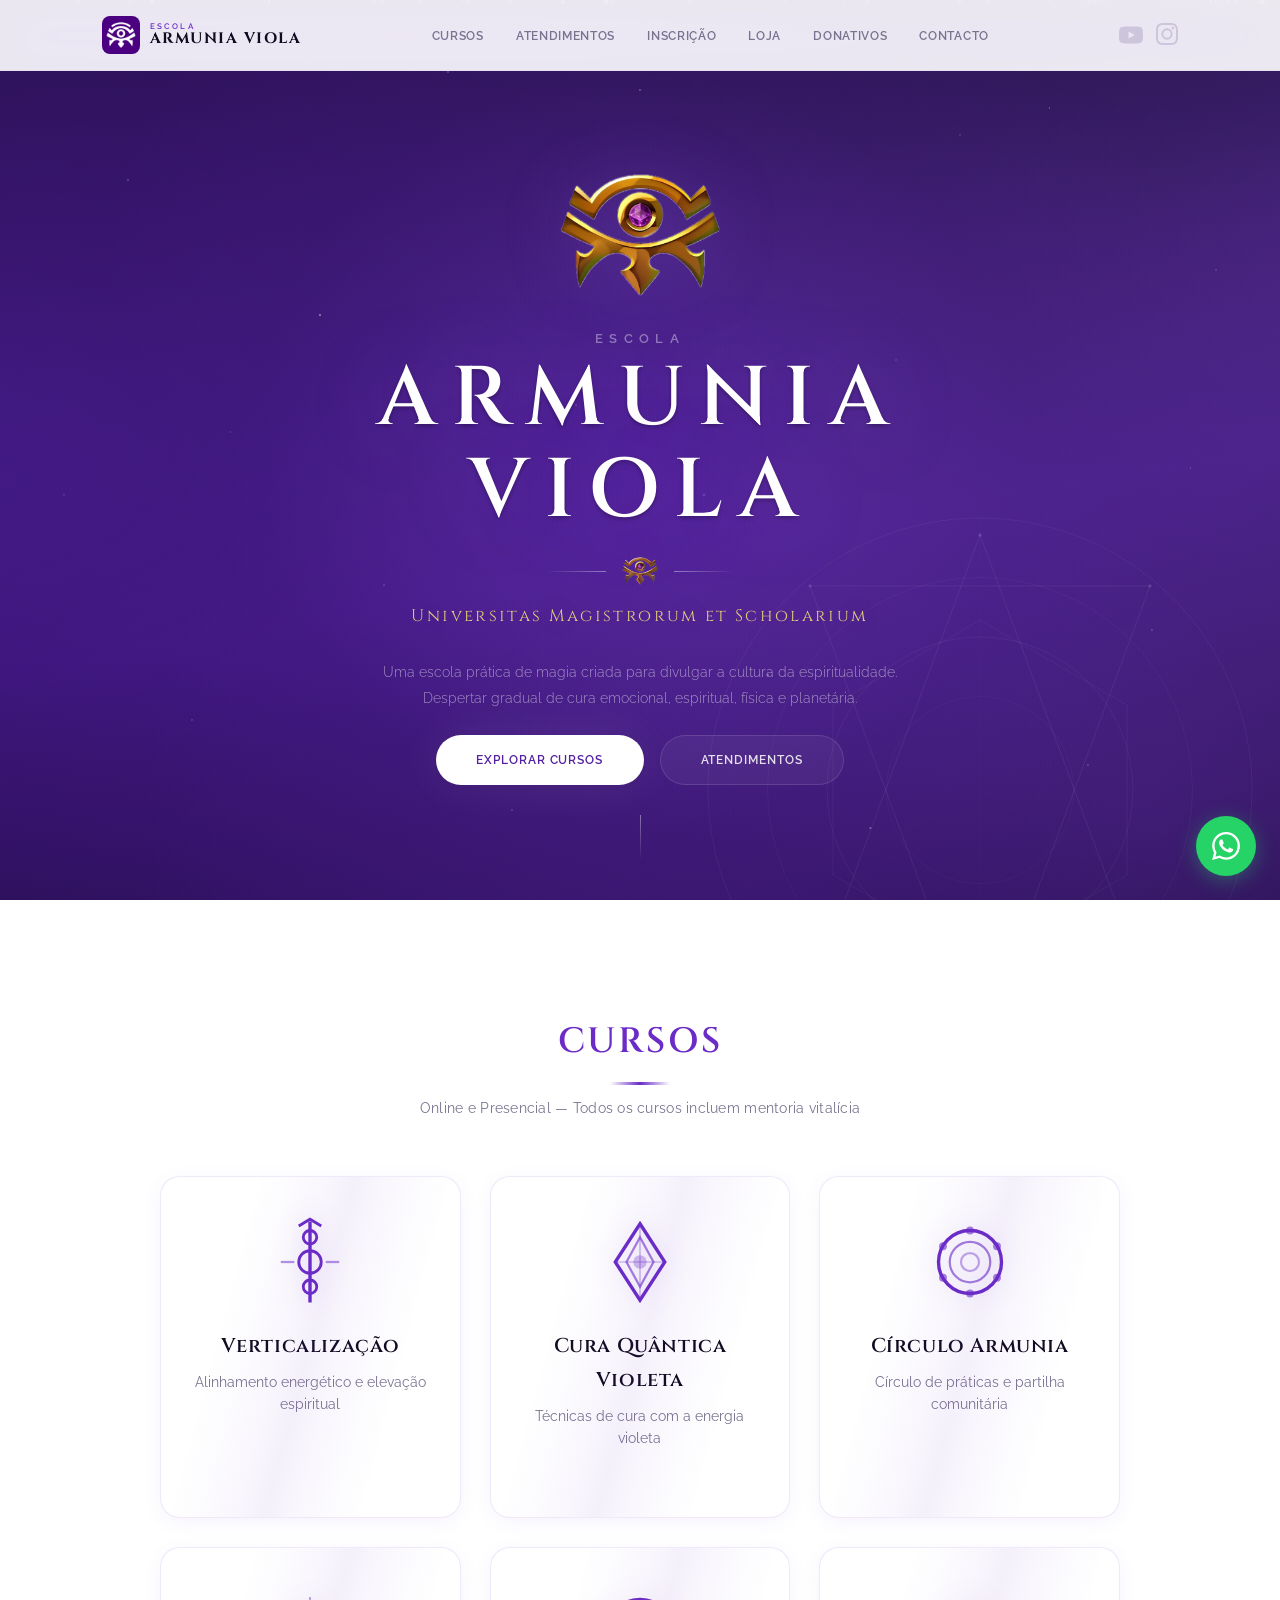
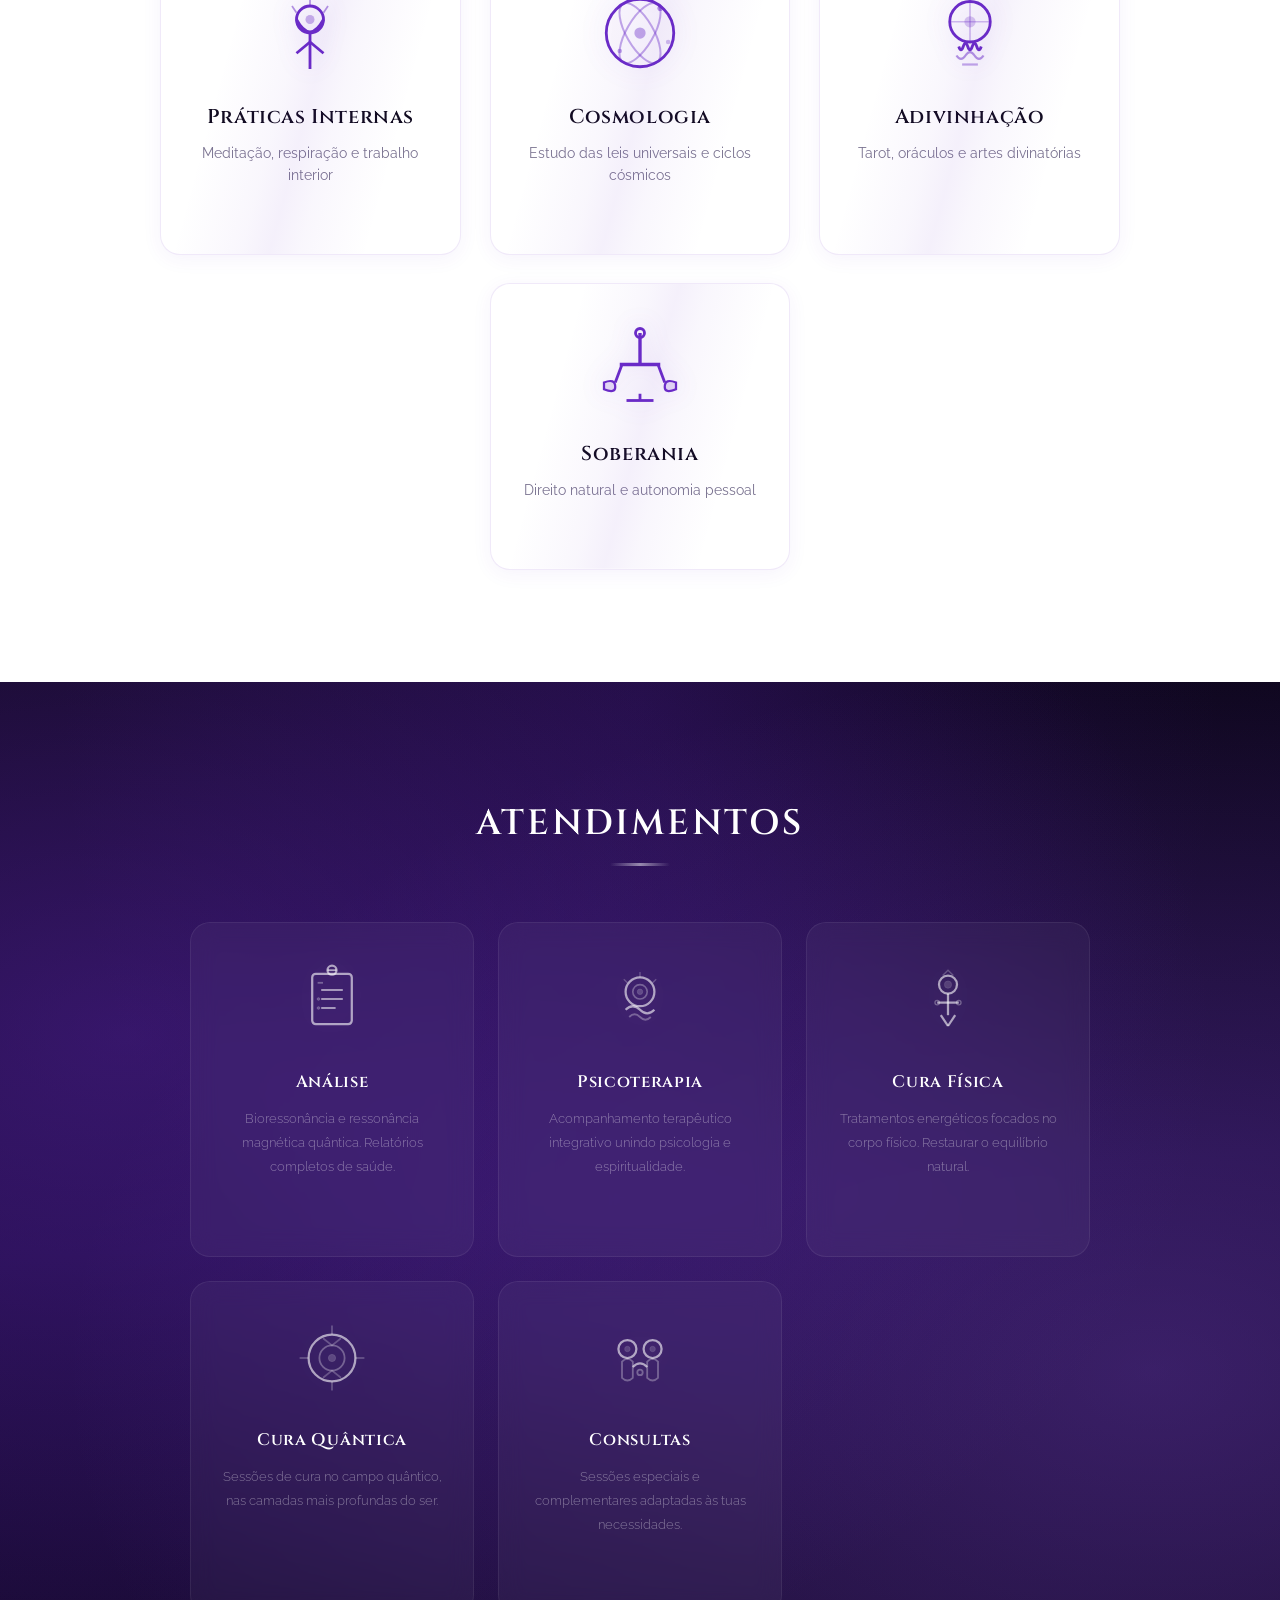
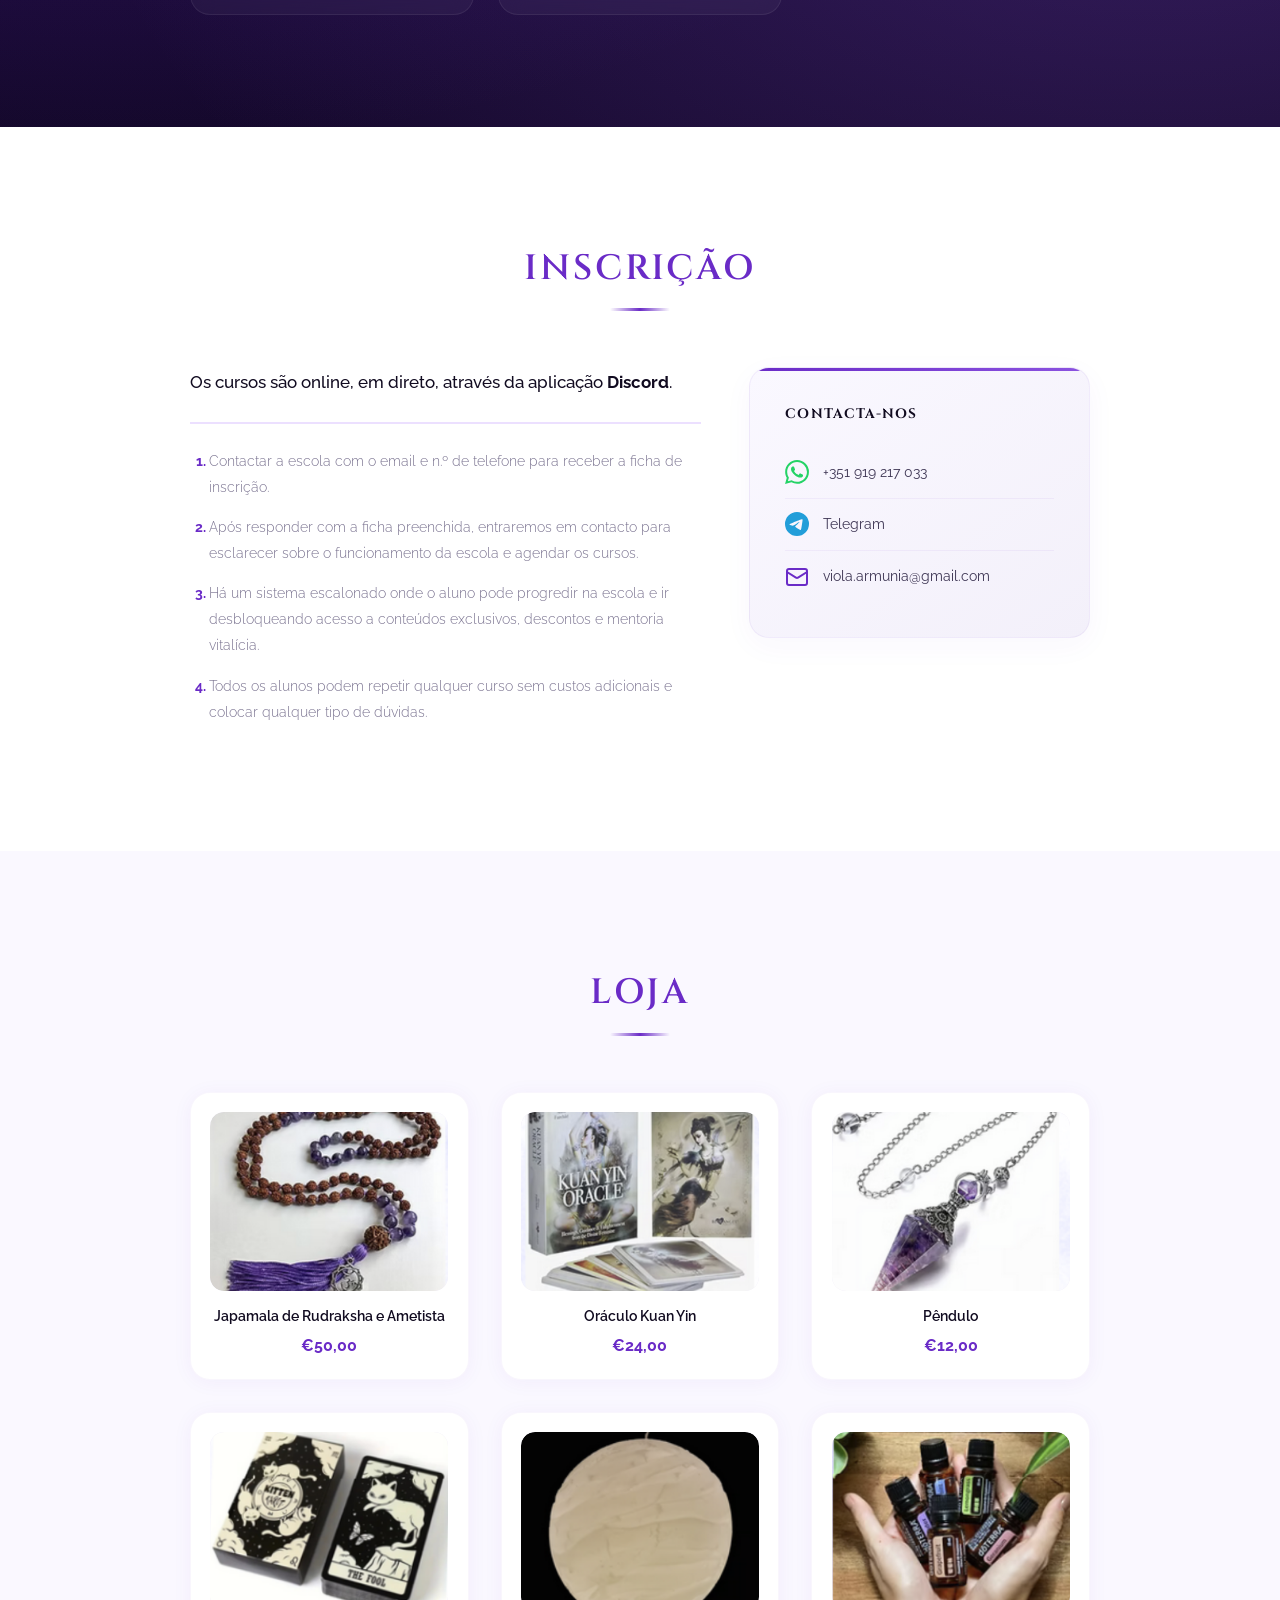
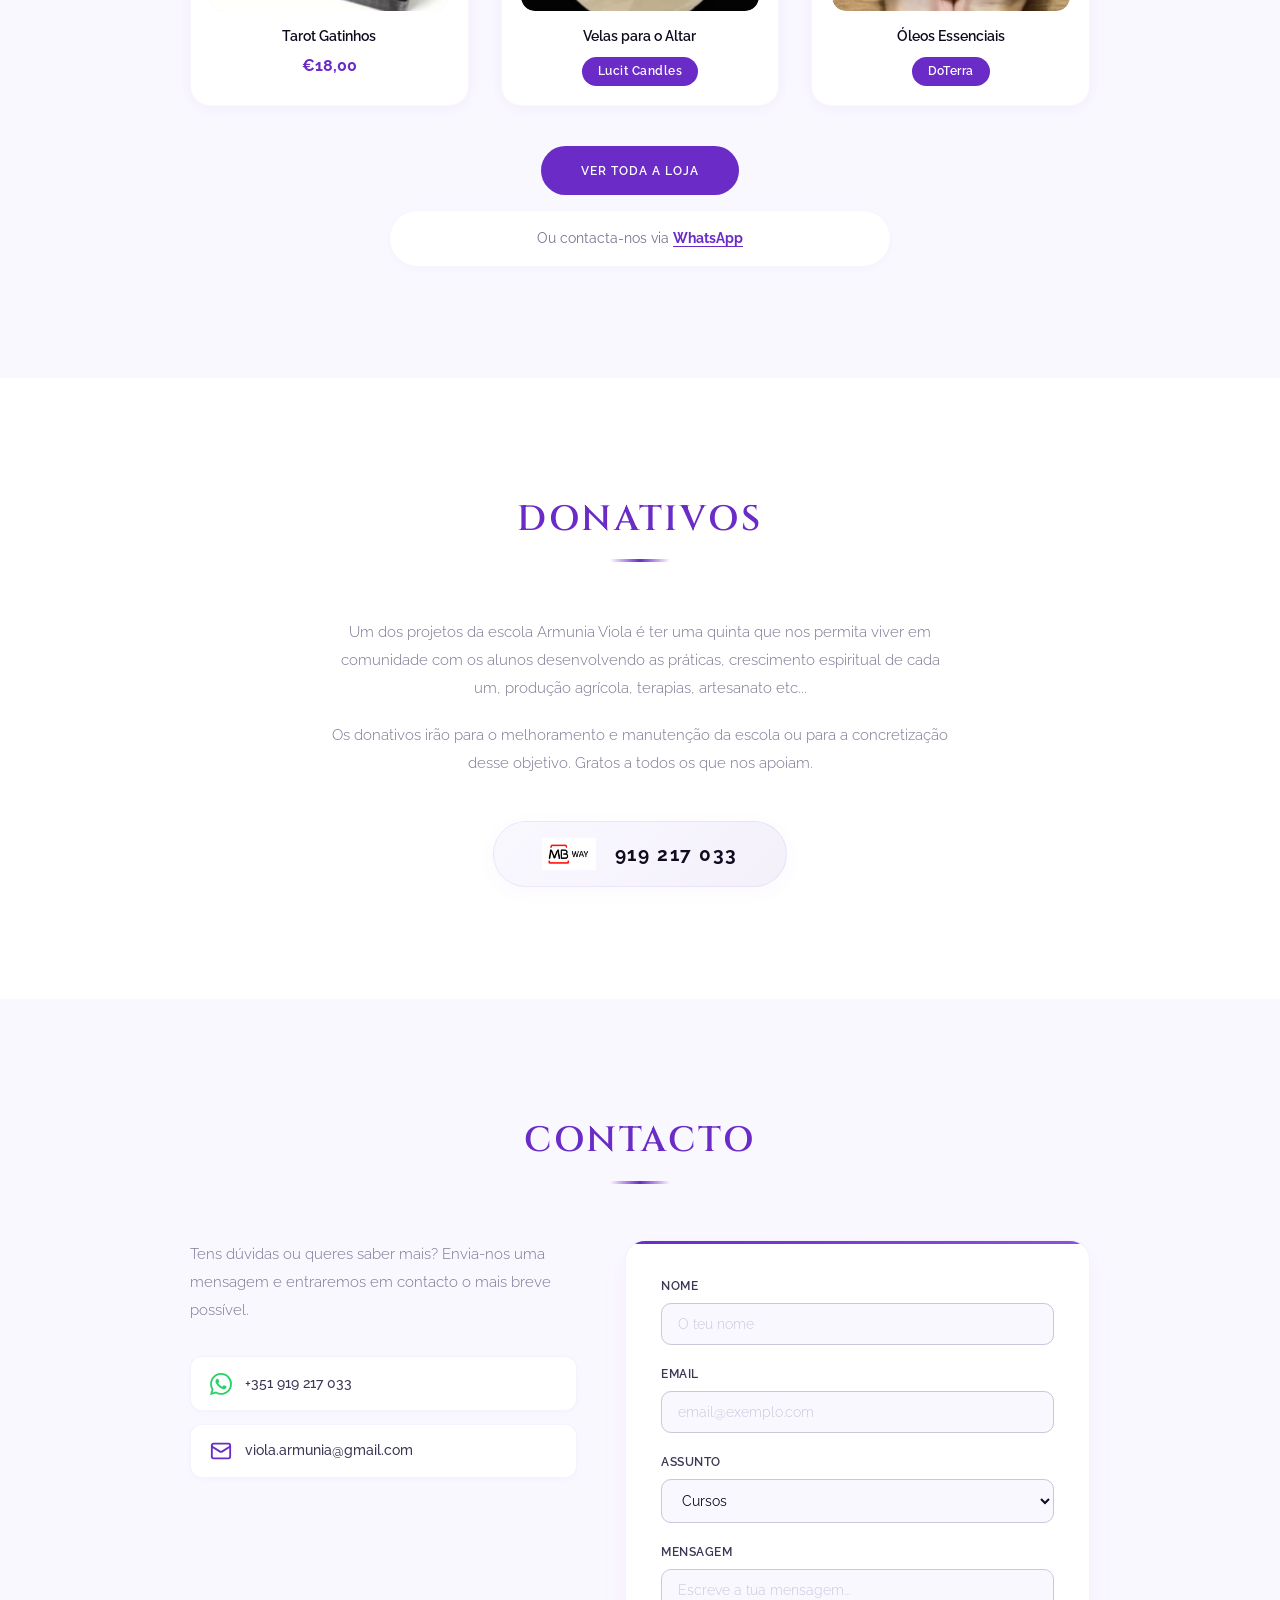
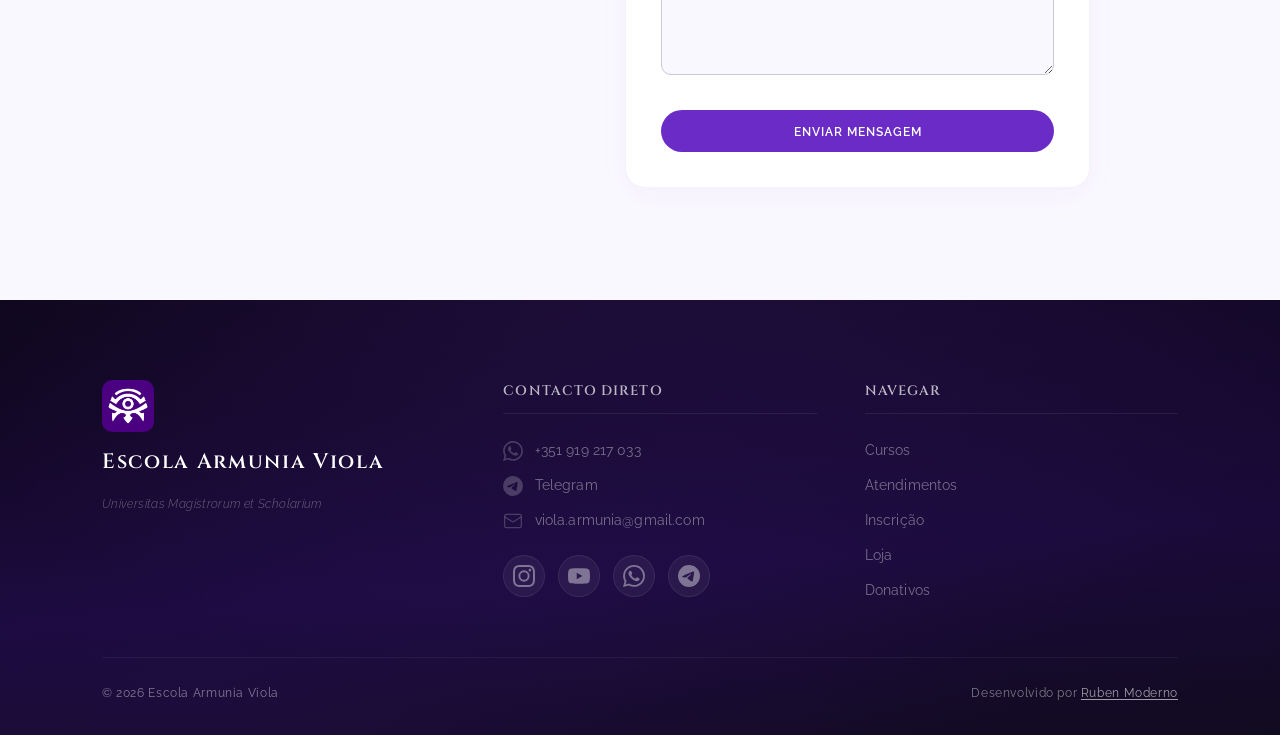
==== index.html @ 7a274d68 "Initial commit — Escola Armunia Viola website One-page site with dedicated shop page. Includes cours" ====
<!DOCTYPE html>
<html lang="pt">
<head>
    <meta charset="UTF-8">
    <meta name="viewport" content="width=device-width, initial-scale=1.0">
    <title>Escola Armunia Viola — Universitas Magistrorum et Scholarium</title>
    <meta name="description" content="Escola Armunia Viola — Escola prática de magia e espiritualidade. Cursos, atendimentos e cura quântica.">
    <meta property="og:title" content="Escola Armunia Viola — Universitas Magistrorum et Scholarium">
    <meta property="og:description" content="Escola prática de magia e espiritualidade. Cursos, atendimentos e cura quântica.">
    <meta property="og:image" content="images/logo-gold.png">
    <meta property="og:type" content="website">
    <meta property="og:url" content="https://armuniaviola.pt/">
    <meta name="twitter:card" content="summary_large_image">
    <meta name="robots" content="index, follow">
    <meta name="author" content="Escola Armunia Viola">
    <meta name="theme-color" content="#6a2bc7">
    <link rel="icon" type="image/png" href="images/logo-gold.png">
    <link rel="canonical" href="https://armuniaviola.pt/">
    <script type="application/ld+json">
    {
        "@context": "https://schema.org",
        "@type": "EducationalOrganization",
        "name": "Escola Armunia Viola",
        "alternateName": "Armunia Viola",
        "description": "Escola prática de magia e espiritualidade. Cursos online e presenciais com mentoria vitalícia, atendimentos terapêuticos e loja de produtos espirituais.",
        "url": "https://armuniaviola.pt",
        "logo": "https://armuniaviola.pt/images/logo-gold.png",
        "image": "https://armuniaviola.pt/images/logo-gold.png",
        "email": "viola.armunia@gmail.com",
        "telephone": "+351919217033",
        "sameAs": [
            "https://instagram.com/armunia_viola/",
            "https://youtube.com/@armuniaviola"
        ],
        "contactPoint": {
            "@type": "ContactPoint",
            "telephone": "+351919217033",
            "contactType": "customer service",
            "availableLanguage": "Portuguese"
        },
        "makesOffer": [
            {
                "@type": "Offer",
                "itemOffered": {
                    "@type": "Course",
                    "name": "Verticalização",
                    "description": "Alinhamento energético e elevação espiritual"
                }
            },
            {
                "@type": "Offer",
                "itemOffered": {
                    "@type": "Course",
                    "name": "Cura Quântica Violeta",
                    "description": "Técnicas de cura com a energia violeta"
                }
            },
            {
                "@type": "Offer",
                "itemOffered": {
                    "@type": "Course",
                    "name": "Círculo Armunia",
                    "description": "Círculo de práticas e partilha comunitária"
                }
            },
            {
                "@type": "Offer",
                "itemOffered": {
                    "@type": "Course",
                    "name": "Práticas Internas",
                    "description": "Meditação, respiração e trabalho interior"
                }
            },
            {
                "@type": "Offer",
                "itemOffered": {
                    "@type": "Course",
                    "name": "Cosmologia",
                    "description": "Estudo das leis universais e ciclos cósmicos"
                }
            },
            {
                "@type": "Offer",
                "itemOffered": {
                    "@type": "Course",
                    "name": "Adivinhação",
                    "description": "Tarot, oráculos e artes divinatórias"
                }
            },
            {
                "@type": "Offer",
                "itemOffered": {
                    "@type": "Course",
                    "name": "Soberania",
                    "description": "Direito natural e autonomia pessoal"
                }
            }
        ]
    }
    </script>
    <link rel="preconnect" href="https://fonts.googleapis.com">
    <link rel="preconnect" href="https://fonts.gstatic.com" crossorigin>
    <link href="https://fonts.googleapis.com/css2?family=Cinzel:wght@400;500;600;700&family=Raleway:wght@300;400;500;600&display=swap" rel="stylesheet">
    <link rel="stylesheet" href="style.css">
</head>
<body>

    <!-- Navbar -->
    <nav class="navbar" id="navbar">
        <div class="nav-container">
            <a href="#home" class="nav-logo">
                <img src="images/logo.jpg" alt="Armunia Viola" class="nav-logo-img">
                <div class="nav-logo-text">
                    <span class="nav-logo-prefix">escola</span>
                    <span class="nav-logo-name">ARMUNIA VIOLA</span>
                </div>
            </a>
            <button class="nav-toggle" id="navToggle" aria-label="Menu">
                <span></span><span></span><span></span>
            </button>
            <ul class="nav-menu" id="navMenu">
                <li><a href="#cursos">Cursos</a></li>
                <li><a href="#atendimentos">Atendimentos</a></li>
                <li><a href="#inscricao">Inscrição</a></li>
                <li><a href="loja.html">Loja</a></li>
                <li><a href="#donativos">Donativos</a></li>
                <li><a href="#contacto">Contacto</a></li>
            </ul>
            <div class="nav-social">
                <a href="https://youtube.com/@armuniaviola" target="_blank" rel="noopener" aria-label="YouTube">
                    <svg viewBox="0 0 24 24" fill="currentColor" width="24" height="24"><path d="M23.498 6.186a3.016 3.016 0 0 0-2.122-2.136C19.505 3.545 12 3.545 12 3.545s-7.505 0-9.377.505A3.017 3.017 0 0 0 .502 6.186C0 8.07 0 12 0 12s0 3.93.502 5.814a3.016 3.016 0 0 0 2.122 2.136c1.871.505 9.376.505 9.376.505s7.505 0 9.377-.505a3.015 3.015 0 0 0 2.122-2.136C24 15.93 24 12 24 12s0-3.93-.502-5.814zM9.545 15.568V8.432L15.818 12l-6.273 3.568z"/></svg>
                </a>
                <a href="https://instagram.com/armunia_viola/" target="_blank" rel="noopener" aria-label="Instagram">
                    <svg viewBox="0 0 24 24" fill="currentColor" width="22" height="22"><path d="M12 2.163c3.204 0 3.584.012 4.85.07 3.252.148 4.771 1.691 4.919 4.919.058 1.265.069 1.645.069 4.849 0 3.205-.012 3.584-.069 4.849-.149 3.225-1.664 4.771-4.919 4.919-1.266.058-1.644.07-4.85.07-3.204 0-3.584-.012-4.849-.07-3.26-.149-4.771-1.699-4.919-4.92-.058-1.265-.07-1.644-.07-4.849 0-3.204.013-3.583.07-4.849.149-3.227 1.664-4.771 4.919-4.919 1.266-.057 1.645-.069 4.849-.069zM12 0C8.741 0 8.333.014 7.053.072 2.695.272.273 2.69.073 7.052.014 8.333 0 8.741 0 12c0 3.259.014 3.668.072 4.948.2 4.358 2.618 6.78 6.98 6.98C8.333 23.986 8.741 24 12 24c3.259 0 3.668-.014 4.948-.072 4.354-.2 6.782-2.618 6.979-6.98.059-1.28.073-1.689.073-4.948 0-3.259-.014-3.667-.072-4.947-.196-4.354-2.617-6.78-6.979-6.98C15.668.014 15.259 0 12 0zm0 5.838a6.162 6.162 0 1 0 0 12.324 6.162 6.162 0 0 0 0-12.324zM12 16a4 4 0 1 1 0-8 4 4 0 0 1 0 8zm6.406-11.845a1.44 1.44 0 1 0 0 2.881 1.44 1.44 0 0 0 0-2.881z"/></svg>
                </a>
            </div>
        </div>
    </nav>

    <!-- Hero -->
    <section class="hero" id="home">
        <div class="hero-particles" id="particles"></div>
        <div class="hero-glow"></div>
        <!-- Sacred geometry background -->
        <svg class="hero-geometry" viewBox="0 0 800 800" fill="none">
            <!-- Outer circle -->
            <circle cx="400" cy="400" r="320" stroke="rgba(255,255,255,0.08)" stroke-width="0.8"/>
            <circle cx="400" cy="400" r="250" stroke="rgba(255,255,255,0.06)" stroke-width="0.8"/>
            <circle cx="400" cy="400" r="180" stroke="rgba(255,255,255,0.08)" stroke-width="0.8"/>
            <circle cx="400" cy="400" r="110" stroke="rgba(255,255,255,0.05)" stroke-width="0.8"/>
            <!-- Star of David -->
            <polygon points="400,100 600,640 200,640" stroke="rgba(255,255,255,0.1)" stroke-width="0.8" fill="none"/>
            <polygon points="400,700 600,160 200,160" stroke="rgba(255,255,255,0.1)" stroke-width="0.8" fill="none"/>
            <!-- Inner hexagon -->
            <polygon points="400,200 573,300 573,500 400,600 227,500 227,300" stroke="rgba(255,255,255,0.07)" stroke-width="0.8" fill="none"/>
            <!-- Small dots at vertices -->
            <circle cx="400" cy="100" r="2" fill="rgba(255,255,255,0.15)"/>
            <circle cx="400" cy="700" r="2" fill="rgba(255,255,255,0.15)"/>
            <circle cx="600" cy="160" r="2" fill="rgba(255,255,255,0.12)"/>
            <circle cx="200" cy="160" r="2" fill="rgba(255,255,255,0.12)"/>
            <circle cx="600" cy="640" r="2" fill="rgba(255,255,255,0.12)"/>
            <circle cx="200" cy="640" r="2" fill="rgba(255,255,255,0.12)"/>
            <!-- Radial lines -->
            <line x1="400" y1="80" x2="400" y2="720" stroke="rgba(255,255,255,0.04)" stroke-width="0.5"/>
            <line x1="120" y1="240" x2="680" y2="560" stroke="rgba(255,255,255,0.04)" stroke-width="0.5"/>
            <line x1="120" y1="560" x2="680" y2="240" stroke="rgba(255,255,255,0.04)" stroke-width="0.5"/>
        </svg>
        <div class="hero-content">
            <!-- Eye symbol — larger -->
            <div class="hero-eye">
                <img src="images/logo-gold.png" alt="Armunia Viola" class="hero-logo-img">
            </div>
            <p class="hero-label">escola</p>
            <h1 class="hero-title">ARMUNIA<br>VIOLA</h1>
            <div class="hero-divider">
                <span></span><img src="images/logo-gold.png" alt="" class="divider-logo"><span></span>
            </div>
            <p class="hero-motto">Universitas Magistrorum et Scholarium</p>
            <p class="hero-desc">Uma escola prática de magia criada para divulgar a cultura da espiritualidade.<br>Despertar gradual de cura emocional, espiritual, física e planetária.</p>
            <div class="hero-actions">
                <a href="#cursos" class="btn btn-glow">Explorar Cursos</a>
                <a href="#atendimentos" class="btn btn-ghost">Atendimentos</a>
            </div>
        </div>
        <div class="hero-scroll">
            <div class="scroll-line"></div>
        </div>
    </section>

    <!-- Cursos -->
    <section class="section" id="cursos">
        <div class="container">
            <div class="section-head">
                <h2 class="bar-title">Cursos</h2>
                <p class="bar-sub">Online e Presencial &mdash; Todos os cursos incluem mentoria vitalícia</p>
            </div>

            <div class="courses-grid">
                <a href="#inscricao" class="c-card c-grad-1">
                    <svg class="c-icon" viewBox="0 0 80 80" fill="none">
                        <line x1="40" y1="4" x2="40" y2="76" stroke="currentColor" stroke-width="3"/>
                        <circle cx="40" cy="18" r="6" stroke="currentColor" stroke-width="2.5" fill="none"/>
                        <circle cx="40" cy="40" r="10" stroke="currentColor" stroke-width="2.5" fill="none"/>
                        <circle cx="40" cy="62" r="6" stroke="currentColor" stroke-width="2.5" fill="none"/>
                        <path d="M30 8 L40 2 L50 8" stroke="currentColor" stroke-width="2.5" fill="none"/>
                        <line x1="26" y1="40" x2="14" y2="40" stroke="currentColor" stroke-width="2" opacity="0.5"/>
                        <line x1="54" y1="40" x2="66" y2="40" stroke="currentColor" stroke-width="2" opacity="0.5"/>
                    </svg>
                    <h3 class="c-name">Verticalização</h3>
                    <p class="c-desc">Alinhamento energético e elevação espiritual</p>
                    <span class="c-cta">Saber mais &rarr;</span>
                </a>
                <a href="#inscricao" class="c-card c-grad-2">
                    <svg class="c-icon" viewBox="0 0 80 80" fill="none">
                        <path d="M40 6 L62 40 L40 74 L18 40 Z" stroke="currentColor" stroke-width="3" fill="none"/>
                        <path d="M40 18 L52 40 L40 62 L28 40 Z" stroke="currentColor" stroke-width="2" fill="none" opacity="0.6"/>
                        <circle cx="40" cy="40" r="6" fill="currentColor" opacity="0.3"/>
                        <line x1="40" y1="6" x2="40" y2="74" stroke="currentColor" stroke-width="1.5" opacity="0.3"/>
                        <line x1="18" y1="40" x2="62" y2="40" stroke="currentColor" stroke-width="1.5" opacity="0.3"/>
                    </svg>
                    <h3 class="c-name">Cura Quântica Violeta</h3>
                    <p class="c-desc">Técnicas de cura com a energia violeta</p>
                    <span class="c-cta">Saber mais &rarr;</span>
                </a>
                <a href="#inscricao" class="c-card c-grad-3">
                    <svg class="c-icon" viewBox="0 0 80 80" fill="none">
                        <circle cx="40" cy="40" r="28" stroke="currentColor" stroke-width="3" fill="none"/>
                        <circle cx="40" cy="40" r="18" stroke="currentColor" stroke-width="2" fill="none" opacity="0.6"/>
                        <circle cx="40" cy="40" r="8" stroke="currentColor" stroke-width="2" fill="none" opacity="0.4"/>
                        <circle cx="40" cy="12" r="3.5" fill="currentColor" opacity="0.6"/>
                        <circle cx="64" cy="26" r="3.5" fill="currentColor" opacity="0.6"/>
                        <circle cx="64" cy="54" r="3.5" fill="currentColor" opacity="0.6"/>
                        <circle cx="40" cy="68" r="3.5" fill="currentColor" opacity="0.6"/>
                        <circle cx="16" cy="54" r="3.5" fill="currentColor" opacity="0.6"/>
                        <circle cx="16" cy="26" r="3.5" fill="currentColor" opacity="0.6"/>
                    </svg>
                    <h3 class="c-name">Círculo Armunia</h3>
                    <p class="c-desc">Círculo de práticas e partilha comunitária</p>
                    <span class="c-cta">Saber mais &rarr;</span>
                </a>
                <a href="#inscricao" class="c-card c-grad-4">
                    <svg class="c-icon" viewBox="0 0 80 80" fill="none">
                        <circle cx="40" cy="28" r="12" stroke="currentColor" stroke-width="2.5" fill="none"/>
                        <path d="M28 28 Q40 50 52 28" stroke="currentColor" stroke-width="2.5" fill="none"/>
                        <line x1="40" y1="40" x2="40" y2="72" stroke="currentColor" stroke-width="2.5"/>
                        <path d="M28 58 L40 48 L52 58" stroke="currentColor" stroke-width="2.5" fill="none"/>
                        <circle cx="40" cy="28" r="4" fill="currentColor" opacity="0.35"/>
                        <line x1="40" y1="8" x2="40" y2="16" stroke="currentColor" stroke-width="1.5" opacity="0.5"/>
                        <line x1="56" y1="16" x2="52" y2="22" stroke="currentColor" stroke-width="1.5" opacity="0.5"/>
                        <line x1="24" y1="16" x2="28" y2="22" stroke="currentColor" stroke-width="1.5" opacity="0.5"/>
                    </svg>
                    <h3 class="c-name">Práticas Internas</h3>
                    <p class="c-desc">Meditação, respiração e trabalho interior</p>
                    <span class="c-cta">Saber mais &rarr;</span>
                </a>
                <a href="#inscricao" class="c-card c-grad-5">
                    <svg class="c-icon" viewBox="0 0 80 80" fill="none">
                        <circle cx="40" cy="40" r="30" stroke="currentColor" stroke-width="2.5" fill="none"/>
                        <ellipse cx="40" cy="40" rx="30" ry="12" stroke="currentColor" stroke-width="1.8" fill="none" opacity="0.4" transform="rotate(60 40 40)"/>
                        <ellipse cx="40" cy="40" rx="30" ry="12" stroke="currentColor" stroke-width="1.8" fill="none" opacity="0.4" transform="rotate(-60 40 40)"/>
                        <circle cx="40" cy="40" r="5" fill="currentColor" opacity="0.4"/>
                        <circle cx="58" cy="18" r="2.5" fill="currentColor" opacity="0.5"/>
                        <circle cx="22" cy="56" r="2" fill="currentColor" opacity="0.4"/>
                        <circle cx="65" cy="48" r="2" fill="currentColor" opacity="0.3"/>
                    </svg>
                    <h3 class="c-name">Cosmologia</h3>
                    <p class="c-desc">Estudo das leis universais e ciclos cósmicos</p>
                    <span class="c-cta">Saber mais &rarr;</span>
                </a>
                <a href="#inscricao" class="c-card c-grad-6">
                    <svg class="c-icon" viewBox="0 0 80 80" fill="none">
                        <circle cx="40" cy="30" r="18" stroke="currentColor" stroke-width="2.5" fill="none"/>
                        <path d="M40 12 L40 48" stroke="currentColor" stroke-width="1.5" opacity="0.3"/>
                        <path d="M22 30 L58 30" stroke="currentColor" stroke-width="1.5" opacity="0.3"/>
                        <circle cx="40" cy="30" r="5" fill="currentColor" opacity="0.25"/>
                        <path d="M30 52 Q32 58 34 52 Q36 46 38 52 Q40 58 42 52 Q44 46 46 52 Q48 58 50 52" stroke="currentColor" stroke-width="2.5" fill="none"/>
                        <path d="M28 60 Q32 66 36 60 Q40 54 44 60 Q48 66 52 60" stroke="currentColor" stroke-width="2" fill="none" opacity="0.5"/>
                        <line x1="33" y1="68" x2="47" y2="68" stroke="currentColor" stroke-width="2" opacity="0.4"/>
                    </svg>
                    <h3 class="c-name">Adivinhação</h3>
                    <p class="c-desc">Tarot, oráculos e artes divinatórias</p>
                    <span class="c-cta">Saber mais &rarr;</span>
                </a>
                <a href="#inscricao" class="c-card c-grad-7">
                    <svg class="c-icon" viewBox="0 0 80 80" fill="none">
                        <line x1="40" y1="8" x2="40" y2="36" stroke="currentColor" stroke-width="3"/>
                        <line x1="22" y1="36" x2="58" y2="36" stroke="currentColor" stroke-width="3"/>
                        <line x1="24" y1="36" x2="18" y2="52" stroke="currentColor" stroke-width="2.5"/>
                        <line x1="56" y1="36" x2="62" y2="52" stroke="currentColor" stroke-width="2.5"/>
                        <path d="M8 52 Q18 48 18 56 Q18 62 8 58 Z" stroke="currentColor" stroke-width="2" fill="currentColor" fill-opacity="0.15"/>
                        <path d="M72 52 Q62 48 62 56 Q62 62 72 58 Z" stroke="currentColor" stroke-width="2" fill="currentColor" fill-opacity="0.15"/>
                        <circle cx="40" cy="8" r="4" stroke="currentColor" stroke-width="2.5" fill="none"/>
                        <line x1="28" y1="68" x2="52" y2="68" stroke="currentColor" stroke-width="2.5"/>
                        <line x1="40" y1="62" x2="40" y2="68" stroke="currentColor" stroke-width="2.5"/>
                    </svg>
                    <h3 class="c-name">Soberania</h3>
                    <p class="c-desc">Direito natural e autonomia pessoal</p>
                    <span class="c-cta">Saber mais &rarr;</span>
                </a>
            </div>
        </div>
    </section>

    <!-- Atendimentos -->
    <section class="section section-violet" id="atendimentos">
        <div class="container">
            <div class="section-head">
                <h2 class="bar-title bar-light">Atendimentos</h2>
            </div>
            <div class="srv-grid">
                <a href="#inscricao" class="srv-card">
                    <div class="srv-icon">
                        <svg viewBox="0 0 80 80" fill="none" stroke="currentColor">
                            <rect x="18" y="12" width="44" height="56" rx="4" stroke-width="2.5" fill="none"/>
                            <line x1="28" y1="30" x2="52" y2="30" stroke-width="2"/>
                            <line x1="28" y1="40" x2="52" y2="40" stroke-width="2"/>
                            <line x1="28" y1="50" x2="44" y2="50" stroke-width="2"/>
                            <circle cx="40" cy="8" r="5" stroke-width="2.5" fill="none"/>
                            <line x1="35" y1="8" x2="45" y2="8" stroke-width="2"/>
                            <path d="M24 22 L30 22" stroke-width="2" opacity="0.5"/>
                            <circle cx="25" cy="40" r="1.5" fill="currentColor" opacity="0.4"/>
                            <circle cx="25" cy="50" r="1.5" fill="currentColor" opacity="0.4"/>
                        </svg>
                    </div>
                    <h3>Análise</h3>
                    <p>Bioressonância e ressonância magnética quântica. Relatórios completos de saúde.</p>
                    <span class="srv-cta">Marcar &rarr;</span>
                </a>
                <a href="#inscricao" class="srv-card">
                    <div class="srv-icon">
                        <svg viewBox="0 0 80 80" fill="none" stroke="currentColor">
                            <circle cx="40" cy="32" r="16" stroke-width="2.5" fill="none"/>
                            <circle cx="40" cy="32" r="8" stroke-width="1.8" fill="none" opacity="0.5"/>
                            <circle cx="40" cy="32" r="3" fill="currentColor" opacity="0.3"/>
                            <path d="M24 52 Q32 44 40 52 Q48 60 56 52" stroke-width="2.5" fill="none"/>
                            <path d="M28 60 Q34 54 40 60 Q46 66 52 60" stroke-width="2" fill="none" opacity="0.5"/>
                            <line x1="40" y1="16" x2="40" y2="10" stroke-width="1.5" opacity="0.4"/>
                            <line x1="54" y1="22" x2="58" y2="18" stroke-width="1.5" opacity="0.4"/>
                            <line x1="26" y1="22" x2="22" y2="18" stroke-width="1.5" opacity="0.4"/>
                        </svg>
                    </div>
                    <h3>Psicoterapia</h3>
                    <p>Acompanhamento terapêutico integrativo unindo psicologia e espiritualidade.</p>
                    <span class="srv-cta">Marcar &rarr;</span>
                </a>
                <a href="#inscricao" class="srv-card">
                    <div class="srv-icon">
                        <svg viewBox="0 0 80 80" fill="none" stroke="currentColor">
                            <circle cx="40" cy="24" r="10" stroke-width="2.5" fill="none"/>
                            <line x1="40" y1="34" x2="40" y2="58" stroke-width="2.5"/>
                            <line x1="28" y1="44" x2="52" y2="44" stroke-width="2.5"/>
                            <line x1="32" y1="58" x2="40" y2="70" stroke-width="2.5"/>
                            <line x1="48" y1="58" x2="40" y2="70" stroke-width="2.5"/>
                            <circle cx="40" cy="24" r="4" fill="currentColor" opacity="0.25"/>
                            <circle cx="28" cy="44" r="2.5" stroke-width="1.5" fill="none" opacity="0.5"/>
                            <circle cx="52" cy="44" r="2.5" stroke-width="1.5" fill="none" opacity="0.5"/>
                            <path d="M34 14 L40 8 L46 14" stroke-width="1.5" fill="none" opacity="0.4"/>
                        </svg>
                    </div>
                    <h3>Cura Física</h3>
                    <p>Tratamentos energéticos focados no corpo físico. Restaurar o equilíbrio natural.</p>
                    <span class="srv-cta">Marcar &rarr;</span>
                </a>
                <a href="#inscricao" class="srv-card">
                    <div class="srv-icon">
                        <svg viewBox="0 0 80 80" fill="none" stroke="currentColor">
                            <circle cx="40" cy="40" r="26" stroke-width="2.5" fill="none"/>
                            <circle cx="40" cy="40" r="14" stroke-width="2" fill="none" opacity="0.5"/>
                            <circle cx="40" cy="40" r="4" fill="currentColor" opacity="0.3"/>
                            <line x1="40" y1="4" x2="40" y2="14" stroke-width="2" opacity="0.4"/>
                            <line x1="40" y1="66" x2="40" y2="76" stroke-width="2" opacity="0.4"/>
                            <line x1="4" y1="40" x2="14" y2="40" stroke-width="2" opacity="0.4"/>
                            <line x1="66" y1="40" x2="76" y2="40" stroke-width="2" opacity="0.4"/>
                            <path d="M30 18 L40 26 L50 18" stroke-width="2" fill="none" opacity="0.4"/>
                            <path d="M30 62 L40 54 L50 62" stroke-width="2" fill="none" opacity="0.4"/>
                        </svg>
                    </div>
                    <h3>Cura Quântica</h3>
                    <p>Sessões de cura no campo quântico, nas camadas mais profundas do ser.</p>
                    <span class="srv-cta">Marcar &rarr;</span>
                </a>
                <a href="#inscricao" class="srv-card">
                    <div class="srv-icon">
                        <svg viewBox="0 0 80 80" fill="none" stroke="currentColor">
                            <circle cx="26" cy="30" r="10" stroke-width="2.5" fill="none"/>
                            <circle cx="54" cy="30" r="10" stroke-width="2.5" fill="none"/>
                            <circle cx="26" cy="30" r="3" fill="currentColor" opacity="0.25"/>
                            <circle cx="54" cy="30" r="3" fill="currentColor" opacity="0.25"/>
                            <path d="M20 44 Q26 38 32 44 L32 62 Q26 68 20 62 Z" stroke-width="2" fill="none" opacity="0.5"/>
                            <path d="M48 44 Q54 38 60 44 L60 62 Q54 68 48 62 Z" stroke-width="2" fill="none" opacity="0.5"/>
                            <path d="M32 50 Q40 42 48 50" stroke-width="2.5" fill="none"/>
                            <circle cx="40" cy="56" r="3" stroke-width="2" fill="none" opacity="0.5"/>
                        </svg>
                    </div>
                    <h3>Consultas</h3>
                    <p>Sessões especiais e complementares adaptadas às tuas necessidades.</p>
                    <span class="srv-cta">Marcar &rarr;</span>
                </a>
            </div>
        </div>
    </section>

    <!-- Inscrição -->
    <section class="section" id="inscricao">
        <div class="container">
            <div class="section-head">
                <h2 class="bar-title">Inscrição</h2>
            </div>
            <div class="insc-grid">
                <div class="insc-left">
                    <p class="insc-highlight">Os cursos são online, em direto, através da aplicação <strong>Discord</strong>.</p>
                    <ol class="insc-steps">
                        <li>Contactar a escola com o email e n.º de telefone para receber a ficha de inscrição.</li>
                        <li>Após responder com a ficha preenchida, entraremos em contacto para esclarecer sobre o funcionamento da escola e agendar os cursos.</li>
                        <li>Há um sistema escalonado onde o aluno pode progredir na escola e ir desbloqueando acesso a conteúdos exclusivos, descontos e mentoria vitalícia.</li>
                        <li>Todos os alunos podem repetir qualquer curso sem custos adicionais e colocar qualquer tipo de dúvidas.</li>
                    </ol>
                </div>
                <div class="insc-right">
                    <div class="insc-contact-card">
                        <h3>Contacta-nos</h3>
                        <a href="https://wa.me/351919217033" target="_blank" rel="noopener" class="insc-link">
                            <svg viewBox="0 0 24 24" fill="#25D366" width="24" height="24"><path d="M17.472 14.382c-.297-.149-1.758-.867-2.03-.967-.273-.099-.471-.148-.67.15-.197.297-.767.966-.94 1.164-.173.199-.347.223-.644.075-.297-.15-1.255-.463-2.39-1.475-.883-.788-1.48-1.761-1.653-2.059-.173-.297-.018-.458.13-.606.134-.133.298-.347.446-.52.149-.174.198-.298.298-.497.099-.198.05-.371-.025-.52-.075-.149-.669-1.612-.916-2.207-.242-.579-.487-.5-.669-.51-.173-.008-.371-.01-.57-.01-.198 0-.52.074-.792.372-.272.297-1.04 1.016-1.04 2.479 0 1.462 1.065 2.875 1.213 3.074.149.198 2.096 3.2 5.077 4.487.709.306 1.262.489 1.694.625.712.227 1.36.195 1.871.118.571-.085 1.758-.719 2.006-1.413.248-.694.248-1.289.173-1.413-.074-.124-.272-.198-.57-.347m-5.421 7.403h-.004a9.87 9.87 0 01-5.031-1.378l-.361-.214-3.741.982.998-3.648-.235-.374a9.86 9.86 0 01-1.51-5.26c.001-5.45 4.436-9.884 9.888-9.884 2.64 0 5.122 1.03 6.988 2.898a9.825 9.825 0 012.893 6.994c-.003 5.45-4.437 9.884-9.885 9.884m8.413-18.297A11.815 11.815 0 0012.05 0C5.495 0 .16 5.335.157 11.892c0 2.096.547 4.142 1.588 5.945L.057 24l6.305-1.654a11.882 11.882 0 005.683 1.448h.005c6.554 0 11.89-5.335 11.893-11.893a11.821 11.821 0 00-3.48-8.413z"/></svg>
                            <span>+351 919 217 033</span>
                        </a>
                        <a href="https://t.me/+351919217033" target="_blank" rel="noopener" class="insc-link">
                            <svg viewBox="0 0 24 24" fill="#229ED9" width="24" height="24"><path d="M11.944 0A12 12 0 0 0 0 12a12 12 0 0 0 12 12 12 12 0 0 0 12-12A12 12 0 0 0 12 0a12 12 0 0 0-.056 0zm4.962 7.224c.1-.002.321.023.465.14a.506.506 0 0 1 .171.325c.016.093.036.306.02.472-.18 1.898-.962 6.502-1.36 8.627-.168.9-.499 1.201-.82 1.23-.696.065-1.225-.46-1.9-.902-1.056-.693-1.653-1.124-2.678-1.8-1.185-.78-.417-1.21.258-1.91.177-.184 3.247-2.977 3.307-3.23.007-.032.014-.15-.056-.212s-.174-.041-.249-.024c-.106.024-1.793 1.14-5.061 3.345-.479.33-.913.49-1.302.48-.428-.008-1.252-.241-1.865-.44-.752-.245-1.349-.374-1.297-.789.027-.216.325-.437.893-.663 3.498-1.524 5.83-2.529 6.998-3.014 3.332-1.386 4.025-1.627 4.476-1.635z"/></svg>
                            <span>Telegram</span>
                        </a>
                        <a href="mailto:viola.armunia@gmail.com" class="insc-link">
                            <svg viewBox="0 0 24 24" fill="none" stroke="var(--violet)" stroke-width="2" width="24" height="24"><rect x="2" y="4" width="20" height="16" rx="2"/><path d="m22 7-8.97 5.7a1.94 1.94 0 0 1-2.06 0L2 7"/></svg>
                            <span>viola.armunia@gmail.com</span>
                        </a>
                    </div>
                </div>
            </div>
        </div>
    </section>

    <!-- Loja -->
    <section class="section section-light" id="loja">
        <div class="container">
            <div class="section-head">
                <h2 class="bar-title">Loja</h2>
            </div>
            <div class="loja-grid">
                <a href="https://wa.me/351919217033?text=Olá! Tenho interesse na Japamala de Rudraksha e Ametista." target="_blank" rel="noopener" class="loja-item">
                    <div class="loja-visual">
                        <img src="images/products/japamala.png" alt="Japamala de Rudraksha e Ametista" loading="lazy">
                    </div>
                    <h4>Japamala de Rudraksha e Ametista</h4>
                    <span class="loja-price">&euro;50,00</span>
                </a>
                <a href="https://wa.me/351919217033?text=Olá! Tenho interesse no Oráculo Kuan Yin." target="_blank" rel="noopener" class="loja-item">
                    <div class="loja-visual">
                        <img src="images/products/oraculo.png" alt="Oráculo Kuan Yin" loading="lazy">
                    </div>
                    <h4>Oráculo Kuan Yin</h4>
                    <span class="loja-price">&euro;24,00</span>
                </a>
                <a href="https://wa.me/351919217033?text=Olá! Tenho interesse no Pêndulo." target="_blank" rel="noopener" class="loja-item">
                    <div class="loja-visual">
                        <img src="images/products/pendulo.png" alt="Pêndulo" loading="lazy">
                    </div>
                    <h4>Pêndulo</h4>
                    <span class="loja-price">&euro;12,00</span>
                </a>
                <a href="https://wa.me/351919217033?text=Olá! Tenho interesse no Tarot Gatinhos." target="_blank" rel="noopener" class="loja-item">
                    <div class="loja-visual">
                        <img src="images/products/tarot.png" alt="Tarot Gatinhos" loading="lazy">
                    </div>
                    <h4>Tarot Gatinhos</h4>
                    <span class="loja-price">&euro;18,00</span>
                </a>
                <a href="https://www.instagram.com/lucitcandles/" target="_blank" rel="noopener" class="loja-item">
                    <div class="loja-visual">
                        <img src="images/products/velas.png" alt="Velas para o Altar" loading="lazy">
                    </div>
                    <h4>Velas para o Altar</h4>
                    <span class="loja-badge">Lucit Candles</span>
                </a>
                <a href="https://www.doterra.com/ME/pt_ME" target="_blank" rel="noopener" class="loja-item">
                    <div class="loja-visual">
                        <img src="images/products/oleos.png" alt="Óleos Essenciais DoTerra" loading="lazy">
                    </div>
                    <h4>Óleos Essenciais</h4>
                    <span class="loja-badge">DoTerra</span>
                </a>
            </div>
            <div class="loja-actions">
                <a href="loja.html" class="btn btn-primary">Ver toda a loja</a>
                <p class="loja-cta">Ou contacta-nos via <a href="https://wa.me/351919217033" target="_blank" rel="noopener">WhatsApp</a></p>
            </div>
        </div>
    </section>

    <!-- Donativos -->
    <section class="section" id="donativos">
        <div class="container">
            <div class="section-head">
                <h2 class="bar-title">Donativos</h2>
            </div>
            <div class="don-content">
                <p>Um dos projetos da escola Armunia Viola é ter uma quinta que nos permita viver em comunidade com os alunos desenvolvendo as práticas, crescimento espiritual de cada um, produção agrícola, terapias, artesanato etc...</p>
                <p>Os donativos irão para o melhoramento e manutenção da escola ou para a concretização desse objetivo. Gratos a todos os que nos apoiam.</p>
                <div class="don-box">
                    <img src="images/mbway.png" alt="MB WAY" class="don-mbway">
                    <span class="don-number">919 217 033</span>
                </div>
            </div>
        </div>
    </section>

    <!-- Contacto -->
    <section class="section section-light" id="contacto">
        <div class="container">
            <div class="section-head">
                <h2 class="bar-title">Contacto</h2>
            </div>
            <div class="contact-grid">
                <div class="contact-info">
                    <p class="contact-intro">Tens dúvidas ou queres saber mais? Envia-nos uma mensagem e entraremos em contacto o mais breve possível.</p>
                    <div class="contact-channels">
                        <a href="https://wa.me/351919217033" target="_blank" rel="noopener" class="contact-channel">
                            <svg viewBox="0 0 24 24" fill="#25D366" width="22" height="22"><path d="M17.472 14.382c-.297-.149-1.758-.867-2.03-.967-.273-.099-.471-.148-.67.15-.197.297-.767.966-.94 1.164-.173.199-.347.223-.644.075-.297-.15-1.255-.463-2.39-1.475-.883-.788-1.48-1.761-1.653-2.059-.173-.297-.018-.458.13-.606.134-.133.298-.347.446-.52.149-.174.198-.298.298-.497.099-.198.05-.371-.025-.52-.075-.149-.669-1.612-.916-2.207-.242-.579-.487-.5-.669-.51-.173-.008-.371-.01-.57-.01-.198 0-.52.074-.792.372-.272.297-1.04 1.016-1.04 2.479 0 1.462 1.065 2.875 1.213 3.074.149.198 2.096 3.2 5.077 4.487.709.306 1.262.489 1.694.625.712.227 1.36.195 1.871.118.571-.085 1.758-.719 2.006-1.413.248-.694.248-1.289.173-1.413-.074-.124-.272-.198-.57-.347m-5.421 7.403h-.004a9.87 9.87 0 01-5.031-1.378l-.361-.214-3.741.982.998-3.648-.235-.374a9.86 9.86 0 01-1.51-5.26c.001-5.45 4.436-9.884 9.888-9.884 2.64 0 5.122 1.03 6.988 2.898a9.825 9.825 0 012.893 6.994c-.003 5.45-4.437 9.884-9.885 9.884m8.413-18.297A11.815 11.815 0 0012.05 0C5.495 0 .16 5.335.157 11.892c0 2.096.547 4.142 1.588 5.945L.057 24l6.305-1.654a11.882 11.882 0 005.683 1.448h.005c6.554 0 11.89-5.335 11.893-11.893a11.821 11.821 0 00-3.48-8.413z"/></svg>
                            <span>+351 919 217 033</span>
                        </a>
                        <a href="mailto:viola.armunia@gmail.com" class="contact-channel">
                            <svg viewBox="0 0 24 24" fill="none" stroke="var(--violet)" stroke-width="2" width="22" height="22"><rect x="2" y="4" width="20" height="16" rx="2"/><path d="m22 7-8.97 5.7a1.94 1.94 0 0 1-2.06 0L2 7"/></svg>
                            <span>viola.armunia@gmail.com</span>
                        </a>
                    </div>
                </div>
                <!-- FORMSPREE: Trocar YOUR_FORM_ID pelo ID do formulário criado em formspree.io -->
                <form class="contact-form" id="contactForm" action="https://formspree.io/f/YOUR_FORM_ID" method="POST">
                    <input type="text" name="_gotcha" style="display:none" tabindex="-1" autocomplete="off">
                    <div class="form-group">
                        <label for="name">Nome</label>
                        <input type="text" id="name" name="name" required placeholder="O teu nome">
                    </div>
                    <div class="form-group">
                        <label for="email">Email</label>
                        <input type="email" id="email" name="email" required placeholder="email@exemplo.com">
                    </div>
                    <div class="form-group">
                        <label for="subject">Assunto</label>
                        <select id="subject" name="subject">
                            <option value="Cursos">Cursos</option>
                            <option value="Atendimentos">Atendimentos</option>
                            <option value="Loja">Loja</option>
                            <option value="Donativos">Donativos</option>
                            <option value="Outro">Outro</option>
                        </select>
                    </div>
                    <div class="form-group">
                        <label for="message">Mensagem</label>
                        <textarea id="message" name="message" rows="5" required placeholder="Escreve a tua mensagem..."></textarea>
                    </div>
                    <button type="submit" class="btn btn-primary btn-form">Enviar Mensagem</button>
                </form>
            </div>
        </div>
    </section>

    <!-- Footer -->
    <footer class="footer">
        <div class="container">
            <div class="footer-top">
                <div class="footer-brand">
                    <img src="images/logo.jpg" alt="Armunia Viola" class="footer-logo-img">
                    <h3 class="footer-name">Escola Armunia Viola</h3>
                    <p class="footer-tagline">Universitas Magistrorum et Scholarium</p>
                </div>
                <div class="footer-cols">
                    <div class="footer-col">
                        <h4 class="footer-col-title">Contacto Direto</h4>
                        <a href="https://wa.me/351919217033" target="_blank" rel="noopener" class="ct-item">
                            <svg viewBox="0 0 24 24" fill="currentColor" width="20" height="20"><path d="M17.472 14.382c-.297-.149-1.758-.867-2.03-.967-.273-.099-.471-.148-.67.15-.197.297-.767.966-.94 1.164-.173.199-.347.223-.644.075-.297-.15-1.255-.463-2.39-1.475-.883-.788-1.48-1.761-1.653-2.059-.173-.297-.018-.458.13-.606.134-.133.298-.347.446-.52.149-.174.198-.298.298-.497.099-.198.05-.371-.025-.52-.075-.149-.669-1.612-.916-2.207-.242-.579-.487-.5-.669-.51-.173-.008-.371-.01-.57-.01-.198 0-.52.074-.792.372-.272.297-1.04 1.016-1.04 2.479 0 1.462 1.065 2.875 1.213 3.074.149.198 2.096 3.2 5.077 4.487.709.306 1.262.489 1.694.625.712.227 1.36.195 1.871.118.571-.085 1.758-.719 2.006-1.413.248-.694.248-1.289.173-1.413-.074-.124-.272-.198-.57-.347m-5.421 7.403h-.004a9.87 9.87 0 01-5.031-1.378l-.361-.214-3.741.982.998-3.648-.235-.374a9.86 9.86 0 01-1.51-5.26c.001-5.45 4.436-9.884 9.888-9.884 2.64 0 5.122 1.03 6.988 2.898a9.825 9.825 0 012.893 6.994c-.003 5.45-4.437 9.884-9.885 9.884m8.413-18.297A11.815 11.815 0 0012.05 0C5.495 0 .16 5.335.157 11.892c0 2.096.547 4.142 1.588 5.945L.057 24l6.305-1.654a11.882 11.882 0 005.683 1.448h.005c6.554 0 11.89-5.335 11.893-11.893a11.821 11.821 0 00-3.48-8.413z"/></svg>
                            +351 919 217 033
                        </a>
                        <a href="https://t.me/+351919217033" target="_blank" rel="noopener" class="ct-item">
                            <svg viewBox="0 0 24 24" fill="currentColor" width="20" height="20"><path d="M11.944 0A12 12 0 0 0 0 12a12 12 0 0 0 12 12 12 12 0 0 0 12-12A12 12 0 0 0 12 0a12 12 0 0 0-.056 0zm4.962 7.224c.1-.002.321.023.465.14a.506.506 0 0 1 .171.325c.016.093.036.306.02.472-.18 1.898-.962 6.502-1.36 8.627-.168.9-.499 1.201-.82 1.23-.696.065-1.225-.46-1.9-.902-1.056-.693-1.653-1.124-2.678-1.8-1.185-.78-.417-1.21.258-1.91.177-.184 3.247-2.977 3.307-3.23.007-.032.014-.15-.056-.212s-.174-.041-.249-.024c-.106.024-1.793 1.14-5.061 3.345-.479.33-.913.49-1.302.48-.428-.008-1.252-.241-1.865-.44-.752-.245-1.349-.374-1.297-.789.027-.216.325-.437.893-.663 3.498-1.524 5.83-2.529 6.998-3.014 3.332-1.386 4.025-1.627 4.476-1.635z"/></svg>
                            Telegram
                        </a>
                        <a href="mailto:viola.armunia@gmail.com" class="ct-item">
                            <svg viewBox="0 0 24 24" fill="none" stroke="currentColor" stroke-width="1.5" width="20" height="20"><rect x="2" y="4" width="20" height="16" rx="2"/><path d="m22 7-8.97 5.7a1.94 1.94 0 0 1-2.06 0L2 7"/></svg>
                            viola.armunia@gmail.com
                        </a>
                        <div class="footer-social">
                            <a href="https://instagram.com/armunia_viola/" target="_blank" rel="noopener" class="social-link" aria-label="Instagram">
                                <svg viewBox="0 0 24 24" fill="currentColor" width="22" height="22"><path d="M12 2.163c3.204 0 3.584.012 4.85.07 3.252.148 4.771 1.691 4.919 4.919.058 1.265.069 1.645.069 4.849 0 3.205-.012 3.584-.069 4.849-.149 3.225-1.664 4.771-4.919 4.919-1.266.058-1.644.07-4.85.07-3.204 0-3.584-.012-4.849-.07-3.26-.149-4.771-1.699-4.919-4.92-.058-1.265-.07-1.644-.07-4.849 0-3.204.013-3.583.07-4.849.149-3.227 1.664-4.771 4.919-4.919 1.266-.057 1.645-.069 4.849-.069zM12 0C8.741 0 8.333.014 7.053.072 2.695.272.273 2.69.073 7.052.014 8.333 0 8.741 0 12c0 3.259.014 3.668.072 4.948.2 4.358 2.618 6.78 6.98 6.98C8.333 23.986 8.741 24 12 24c3.259 0 3.668-.014 4.948-.072 4.354-.2 6.782-2.618 6.979-6.98.059-1.28.073-1.689.073-4.948 0-3.259-.014-3.667-.072-4.947-.196-4.354-2.617-6.78-6.979-6.98C15.668.014 15.259 0 12 0zm0 5.838a6.162 6.162 0 1 0 0 12.324 6.162 6.162 0 0 0 0-12.324zM12 16a4 4 0 1 1 0-8 4 4 0 0 1 0 8zm6.406-11.845a1.44 1.44 0 1 0 0 2.881 1.44 1.44 0 0 0 0-2.881z"/></svg>
                            </a>
                            <a href="https://youtube.com/@armuniaviola" target="_blank" rel="noopener" class="social-link" aria-label="YouTube">
                                <svg viewBox="0 0 24 24" fill="currentColor" width="22" height="22"><path d="M23.498 6.186a3.016 3.016 0 0 0-2.122-2.136C19.505 3.545 12 3.545 12 3.545s-7.505 0-9.377.505A3.017 3.017 0 0 0 .502 6.186C0 8.07 0 12 0 12s0 3.93.502 5.814a3.016 3.016 0 0 0 2.122 2.136c1.871.505 9.376.505 9.376.505s7.505 0 9.377-.505a3.015 3.015 0 0 0 2.122-2.136C24 15.93 24 12 24 12s0-3.93-.502-5.814zM9.545 15.568V8.432L15.818 12l-6.273 3.568z"/></svg>
                            </a>
                            <a href="https://wa.me/351919217033" target="_blank" rel="noopener" class="social-link" aria-label="WhatsApp">
                                <svg viewBox="0 0 24 24" fill="currentColor" width="22" height="22"><path d="M17.472 14.382c-.297-.149-1.758-.867-2.03-.967-.273-.099-.471-.148-.67.15-.197.297-.767.966-.94 1.164-.173.199-.347.223-.644.075-.297-.15-1.255-.463-2.39-1.475-.883-.788-1.48-1.761-1.653-2.059-.173-.297-.018-.458.13-.606.134-.133.298-.347.446-.52.149-.174.198-.298.298-.497.099-.198.05-.371-.025-.52-.075-.149-.669-1.612-.916-2.207-.242-.579-.487-.5-.669-.51-.173-.008-.371-.01-.57-.01-.198 0-.52.074-.792.372-.272.297-1.04 1.016-1.04 2.479 0 1.462 1.065 2.875 1.213 3.074.149.198 2.096 3.2 5.077 4.487.709.306 1.262.489 1.694.625.712.227 1.36.195 1.871.118.571-.085 1.758-.719 2.006-1.413.248-.694.248-1.289.173-1.413-.074-.124-.272-.198-.57-.347m-5.421 7.403h-.004a9.87 9.87 0 01-5.031-1.378l-.361-.214-3.741.982.998-3.648-.235-.374a9.86 9.86 0 01-1.51-5.26c.001-5.45 4.436-9.884 9.888-9.884 2.64 0 5.122 1.03 6.988 2.898a9.825 9.825 0 012.893 6.994c-.003 5.45-4.437 9.884-9.885 9.884m8.413-18.297A11.815 11.815 0 0012.05 0C5.495 0 .16 5.335.157 11.892c0 2.096.547 4.142 1.588 5.945L.057 24l6.305-1.654a11.882 11.882 0 005.683 1.448h.005c6.554 0 11.89-5.335 11.893-11.893a11.821 11.821 0 00-3.48-8.413z"/></svg>
                            </a>
                            <a href="https://t.me/+351919217033" target="_blank" rel="noopener" class="social-link" aria-label="Telegram">
                                <svg viewBox="0 0 24 24" fill="currentColor" width="22" height="22"><path d="M11.944 0A12 12 0 0 0 0 12a12 12 0 0 0 12 12 12 12 0 0 0 12-12A12 12 0 0 0 12 0a12 12 0 0 0-.056 0zm4.962 7.224c.1-.002.321.023.465.14a.506.506 0 0 1 .171.325c.016.093.036.306.02.472-.18 1.898-.962 6.502-1.36 8.627-.168.9-.499 1.201-.82 1.23-.696.065-1.225-.46-1.9-.902-1.056-.693-1.653-1.124-2.678-1.8-1.185-.78-.417-1.21.258-1.91.177-.184 3.247-2.977 3.307-3.23.007-.032.014-.15-.056-.212s-.174-.041-.249-.024c-.106.024-1.793 1.14-5.061 3.345-.479.33-.913.49-1.302.48-.428-.008-1.252-.241-1.865-.44-.752-.245-1.349-.374-1.297-.789.027-.216.325-.437.893-.663 3.498-1.524 5.83-2.529 6.998-3.014 3.332-1.386 4.025-1.627 4.476-1.635z"/></svg>
                            </a>
                        </div>
                    </div>
                    <div class="footer-col">
                        <h4 class="footer-col-title">Navegar</h4>
                        <a href="#cursos" class="ct-item">Cursos</a>
                        <a href="#atendimentos" class="ct-item">Atendimentos</a>
                        <a href="#inscricao" class="ct-item">Inscrição</a>
                        <a href="loja.html" class="ct-item">Loja</a>
                        <a href="#donativos" class="ct-item">Donativos</a>
                    </div>
                </div>
            </div>

            <div class="footer-bottom">
                <p>&copy; 2026 Escola Armunia Viola</p>
                <p class="footer-credit">Desenvolvido por <a href="https://rubenmoderno.xyz" target="_blank" rel="noopener">Ruben Moderno</a></p>
            </div>
        </div>
    </footer>

    <!-- Floating WhatsApp -->
    <a href="https://wa.me/351919217033" target="_blank" class="wa-float" aria-label="WhatsApp">
        <svg viewBox="0 0 24 24" fill="#fff" width="28" height="28"><path d="M17.472 14.382c-.297-.149-1.758-.867-2.03-.967-.273-.099-.471-.148-.67.15-.197.297-.767.966-.94 1.164-.173.199-.347.223-.644.075-.297-.15-1.255-.463-2.39-1.475-.883-.788-1.48-1.761-1.653-2.059-.173-.297-.018-.458.13-.606.134-.133.298-.347.446-.52.149-.174.198-.298.298-.497.099-.198.05-.371-.025-.52-.075-.149-.669-1.612-.916-2.207-.242-.579-.487-.5-.669-.51-.173-.008-.371-.01-.57-.01-.198 0-.52.074-.792.372-.272.297-1.04 1.016-1.04 2.479 0 1.462 1.065 2.875 1.213 3.074.149.198 2.096 3.2 5.077 4.487.709.306 1.262.489 1.694.625.712.227 1.36.195 1.871.118.571-.085 1.758-.719 2.006-1.413.248-.694.248-1.289.173-1.413-.074-.124-.272-.198-.57-.347m-5.421 7.403h-.004a9.87 9.87 0 01-5.031-1.378l-.361-.214-3.741.982.998-3.648-.235-.374a9.86 9.86 0 01-1.51-5.26c.001-5.45 4.436-9.884 9.888-9.884 2.64 0 5.122 1.03 6.988 2.898a9.825 9.825 0 012.893 6.994c-.003 5.45-4.437 9.884-9.885 9.884m8.413-18.297A11.815 11.815 0 0012.05 0C5.495 0 .16 5.335.157 11.892c0 2.096.547 4.142 1.588 5.945L.057 24l6.305-1.654a11.882 11.882 0 005.683 1.448h.005c6.554 0 11.89-5.335 11.893-11.893a11.821 11.821 0 00-3.48-8.413z"/></svg>
    </a>

    <script src="script.js"></script>
</body>
</html>
---- style.css ----
/* ============================================
   ESCOLA ARMUNIA VIOLA — Premium v4
   ============================================ */

:root {
    --violet: #6a2bc7;
    --violet-dark: #5520a0;
    --violet-deeper: #2d0e5e;
    --violet-light: #8b52e0;
    --violet-glow: rgba(139, 82, 224, 0.5);
    --violet-pale: #ece0ff;
    --gold: #c9a84c;
    --gold-light: #e2c97a;
    --white: #ffffff;
    --off-white: #faf8ff;
    --gray-100: #f3f0fa;
    --gray-300: #ccc5db;
    --gray-500: #7a7390;
    --gray-700: #3e3654;
    --gray-900: #110b20;

    --font-display: 'Cinzel', serif;
    --font-body: 'Raleway', sans-serif;
    --ease: cubic-bezier(0.4, 0, 0.2, 1);
    --ease-out: cubic-bezier(0.0, 0, 0.2, 1);
    --ease-spring: cubic-bezier(0.34, 1.56, 0.64, 1);
}

*, *::before, *::after { margin: 0; padding: 0; box-sizing: border-box; }
html { scroll-behavior: smooth; }

body {
    font-family: var(--font-body);
    background: var(--white);
    color: var(--gray-700);
    line-height: 1.7;
    overflow-x: hidden;
    -webkit-font-smoothing: antialiased;
}

a { color: inherit; text-decoration: none; }
ul { list-style: none; }
.container { max-width: 1140px; margin: 0 auto; padding: 0 2rem; }

/* ==========================================
   NAVBAR
   ========================================== */
.navbar {
    position: fixed; top: 0; left: 0; right: 0; z-index: 1000;
    padding: 1rem 0;
    background: rgba(255,255,255,0.9);
    backdrop-filter: blur(24px) saturate(180%); -webkit-backdrop-filter: blur(24px) saturate(180%);
    border-bottom: 1px solid rgba(106,43,199,0.04);
    transition: all 0.4s var(--ease);
}
.navbar.scrolled {
    padding: 0.6rem 0;
    box-shadow: 0 1px 0 rgba(106,43,199,0.06), 0 4px 30px rgba(106,43,199,0.06);
}

.nav-container {
    max-width: 1140px; margin: 0 auto; padding: 0 2rem;
    display: flex; align-items: center; justify-content: space-between;
}

.nav-logo { display: flex; align-items: center; gap: 0.6rem; color: var(--gray-900); }
.nav-logo-img { width: 38px; height: 38px; object-fit: cover; border-radius: 8px; }
.nav-logo-text { display: flex; flex-direction: column; line-height: 1.1; }
.nav-logo-prefix { font-size: 0.5rem; letter-spacing: 0.3em; text-transform: uppercase; color: var(--violet); font-family: var(--font-body); font-weight: 600; }
.nav-logo-name { font-family: var(--font-display); font-size: 0.95rem; font-weight: 700; letter-spacing: 0.1em; }

.nav-menu { display: flex; gap: 2rem; align-items: center; }
.nav-menu a {
    font-size: 0.72rem; font-weight: 600; color: var(--gray-500);
    transition: 0.3s; letter-spacing: 0.06em; text-transform: uppercase;
    position: relative; padding-bottom: 2px;
}
.nav-menu a::after {
    content: ''; position: absolute; bottom: -2px; left: 0; width: 0; height: 1.5px;
    background: var(--violet); transition: width 0.3s var(--ease);
}
.nav-menu a:hover { color: var(--violet); }
.nav-menu a:hover::after { width: 100%; }

.nav-social { display: flex; gap: 0.8rem; }
.nav-social a { color: var(--gray-300); transition: 0.3s; display: flex; }
.nav-social a:hover { color: var(--violet); transform: scale(1.15); }

.nav-toggle { display: none; flex-direction: column; gap: 5px; background: none; border: none; cursor: pointer; }
.nav-toggle span { display: block; width: 22px; height: 2px; background: var(--gray-900); transition: 0.3s var(--ease); border-radius: 2px; }
.nav-toggle.active span:nth-child(1) { transform: rotate(45deg) translate(5px,5px); }
.nav-toggle.active span:nth-child(2) { opacity: 0; }
.nav-toggle.active span:nth-child(3) { transform: rotate(-45deg) translate(5px,-5px); }

/* Mobile overlay */
.nav-overlay {
    position: fixed; inset: 0;
    background: rgba(0,0,0,0.4);
    z-index: 999;
    opacity: 0; visibility: hidden;
    transition: opacity 0.3s var(--ease), visibility 0.3s;
    backdrop-filter: blur(4px); -webkit-backdrop-filter: blur(4px);
}
.nav-overlay.open { opacity: 1; visibility: visible; }

/* ==========================================
   HERO
   ========================================== */
.hero {
    min-height: 100vh;
    display: flex; align-items: center; justify-content: center;
    text-align: center;
    position: relative; overflow: hidden;
    background: linear-gradient(170deg, #0c0618 0%, #1a0a3a 30%, #2d0e5e 60%, #1a0a3a 100%);
}

/* Multi-layer aurora */
.hero::before {
    content: '';
    position: absolute; inset: -50%;
    background-image:
        radial-gradient(ellipse at 20% 50%, rgba(106,43,199,0.45) 0%, transparent 50%),
        radial-gradient(ellipse at 80% 40%, rgba(139,82,224,0.35) 0%, transparent 45%),
        radial-gradient(ellipse at 50% 90%, rgba(106,43,199,0.3) 0%, transparent 40%),
        radial-gradient(ellipse at 30% 10%, rgba(88,30,180,0.4) 0%, transparent 45%),
        radial-gradient(ellipse at 70% 70%, rgba(155,77,255,0.2) 0%, transparent 40%);
    animation: aurora 25s ease-in-out infinite alternate;
    z-index: 0;
}

@keyframes aurora {
    0% { transform: translate(0, 0) scale(1) rotate(0deg); }
    33% { transform: translate(-2%, 1%) scale(1.03) rotate(0.5deg); }
    66% { transform: translate(1%, -1.5%) scale(1.06) rotate(-0.3deg); }
    100% { transform: translate(2%, -2%) scale(1) rotate(0deg); }
}

/* Dense star field */
.hero::after {
    content: '';
    position: absolute; inset: 0;
    background-image:
        radial-gradient(1px 1px at 10% 20%, rgba(255,255,255,0.6), transparent),
        radial-gradient(1px 1px at 30% 65%, rgba(255,255,255,0.4), transparent),
        radial-gradient(1px 1px at 50% 10%, rgba(255,255,255,0.7), transparent),
        radial-gradient(1px 1px at 70% 40%, rgba(255,255,255,0.35), transparent),
        radial-gradient(1px 1px at 90% 70%, rgba(255,255,255,0.5), transparent),
        radial-gradient(1px 1px at 15% 80%, rgba(255,255,255,0.4), transparent),
        radial-gradient(1px 1px at 45% 45%, rgba(255,255,255,0.5), transparent),
        radial-gradient(1px 1px at 75% 15%, rgba(255,255,255,0.35), transparent),
        radial-gradient(1px 1px at 85% 85%, rgba(255,255,255,0.45), transparent),
        radial-gradient(1.5px 1.5px at 25% 35%, rgba(255,255,255,0.7), transparent),
        radial-gradient(1.5px 1.5px at 60% 75%, rgba(255,255,255,0.5), transparent),
        radial-gradient(1px 1px at 5% 55%, rgba(255,255,255,0.3), transparent),
        radial-gradient(1px 1px at 40% 90%, rgba(255,255,255,0.45), transparent),
        radial-gradient(1px 1px at 95% 30%, rgba(255,255,255,0.35), transparent),
        radial-gradient(2px 2px at 55% 55%, rgba(255,255,255,0.25), transparent),
        radial-gradient(1px 1px at 82% 12%, rgba(255,255,255,0.5), transparent),
        radial-gradient(1px 1px at 18% 48%, rgba(255,255,255,0.3), transparent),
        radial-gradient(1.5px 1.5px at 68% 92%, rgba(255,255,255,0.4), transparent),
        radial-gradient(1px 1px at 35% 8%, rgba(255,255,255,0.55), transparent),
        radial-gradient(1px 1px at 93% 52%, rgba(255,255,255,0.3), transparent);
    z-index: 0;
    animation: twinkle 8s ease-in-out infinite alternate;
}

@keyframes twinkle {
    0% { opacity: 0.7; }
    50% { opacity: 1; }
    100% { opacity: 0.8; }
}

.hero-particles {
    position: absolute; inset: 0; overflow: hidden; z-index: 1;
}

.hero-particle {
    position: absolute;
    background: rgba(255,255,255,0.6);
    border-radius: 50%;
    animation: particle-float linear infinite;
    box-shadow: 0 0 6px rgba(255,255,255,0.3);
}

@keyframes particle-float {
    0% { transform: translateY(100vh) scale(0); opacity: 0; }
    10% { opacity: 1; }
    90% { opacity: 0.6; }
    100% { transform: translateY(-10vh) scale(1); opacity: 0; }
}

.hero-glow {
    position: absolute;
    width: 900px; height: 900px;
    top: 50%; left: 50%;
    transform: translate(-50%, -50%);
    background: radial-gradient(circle, rgba(106,43,199,0.25) 0%, rgba(139,82,224,0.1) 30%, transparent 60%);
    border-radius: 50%;
    animation: glow-pulse 10s ease-in-out infinite;
    z-index: 1;
}

@keyframes glow-pulse {
    0%, 100% { transform: translate(-50%,-50%) scale(1); opacity: 0.4; }
    50% { transform: translate(-50%,-50%) scale(1.25); opacity: 0.9; }
}

.hero-geometry {
    position: absolute;
    top: 50%; left: 50%;
    width: min(85vw, 680px); height: min(85vw, 680px);
    z-index: 1;
    opacity: 0;
    animation: geo-spin 180s linear infinite, fadeIn 4s 0.5s forwards;
    filter: drop-shadow(0 0 8px rgba(139,82,224,0.15));
}

@keyframes geo-spin {
    from { transform: translate(-50%, -50%) rotate(0deg); }
    to { transform: translate(-50%, -50%) rotate(360deg); }
}

.hero-content {
    position: relative; z-index: 2;
    padding: 2.5rem 2rem 0; max-width: 750px;
}

.hero-eye {
    margin-bottom: 0.3rem;
    opacity: 0; animation: fadeInScale 1.4s 0.3s forwards;
    filter: drop-shadow(0 0 30px rgba(139,82,224,0.25));
}
.hero-logo-img {
    width: 160px; height: auto;
    object-fit: contain;
}
.footer-logo-img {
    width: 52px; height: 52px;
    object-fit: cover;
    border-radius: 10px;
}

@keyframes fadeInScale {
    from { opacity: 0; transform: translateY(20px) scale(0.9); }
    to { opacity: 1; transform: translateY(0) scale(1); }
}

.hero-label {
    font-size: 0.8rem; font-weight: 600;
    letter-spacing: 0.5em; text-transform: uppercase;
    color: rgba(255,255,255,0.4);
    margin-bottom: 0.3rem;
    opacity: 0; animation: fadeIn 1s 0.5s forwards;
}

.hero-title {
    font-family: var(--font-display);
    font-size: clamp(2.8rem, 7vw, 5.2rem);
    font-weight: 600; line-height: 1.1;
    color: var(--white);
    letter-spacing: 0.18em;
    margin-bottom: 1rem;
    text-shadow: 0 0 80px rgba(139,82,224,0.35), 0 2px 4px rgba(0,0,0,0.3);
    opacity: 0; animation: fadeIn 1.2s 0.7s forwards;
}

.hero-divider {
    display: flex; align-items: center; gap: 1rem;
    justify-content: center;
    margin-bottom: 0.8rem;
    opacity: 0; animation: fadeIn 1s 0.9s forwards;
}
.hero-divider span { width: 60px; height: 1px; background: linear-gradient(90deg, transparent, rgba(255,255,255,0.4)); }
.hero-divider span:last-child { background: linear-gradient(90deg, rgba(255,255,255,0.4), transparent); }
.divider-logo { width: 36px; height: auto; opacity: 0.8; }

.hero-motto {
    font-family: var(--font-display);
    font-size: 1.05rem;
    color: var(--gold-light);
    letter-spacing: 0.14em;
    margin-bottom: 1.75rem;
    text-shadow: 0 0 40px rgba(201,168,76,0.25);
    opacity: 0; animation: fadeIn 1s 1.05s forwards;
}

.hero-desc {
    font-size: 0.9rem; font-weight: 300;
    color: rgba(255,255,255,0.5);
    line-height: 1.8;
    margin-bottom: 1.5rem;
    max-width: 540px; margin-left: auto; margin-right: auto;
    opacity: 0; animation: fadeIn 1s 1.2s forwards;
}

.hero-actions {
    display: flex; gap: 1rem;
    justify-content: center; flex-wrap: wrap;
    opacity: 0; animation: fadeIn 1s 1.35s forwards;
}

.hero-scroll {
    position: absolute; bottom: 2.5rem;
    left: 50%; transform: translateX(-50%);
    z-index: 2;
    opacity: 0; animation: fadeIn 1s 2s forwards;
}
.scroll-line {
    width: 1px; height: 45px;
    background: linear-gradient(to bottom, rgba(255,255,255,0.4), transparent);
    animation: scroll-pulse 2.5s ease-in-out infinite;
}
@keyframes scroll-pulse {
    0%,100% { opacity: 0.15; transform: scaleY(0.5); }
    50% { opacity: 1; transform: scaleY(1); }
}

@keyframes fadeIn {
    from { opacity: 0; transform: translateY(18px); }
    to { opacity: 1; transform: translateY(0); }
}

/* ====== Buttons ====== */
.btn {
    display: inline-flex; align-items: center; justify-content: center;
    padding: 0.85rem 2.5rem; border-radius: 100px;
    font-size: 0.78rem; font-weight: 600;
    font-family: var(--font-body);
    letter-spacing: 0.08em; text-transform: uppercase;
    transition: all 0.35s var(--ease);
    cursor: pointer; border: none;
    position: relative; overflow: hidden;
}
.btn::before {
    content: ''; position: absolute; inset: 0; border-radius: 100px;
    background: linear-gradient(135deg, rgba(255,255,255,0.15), transparent);
    opacity: 0; transition: 0.35s;
}
.btn:hover::before { opacity: 1; }

.btn-glow {
    background: var(--white); color: var(--violet-dark);
    box-shadow: 0 0 50px rgba(255,255,255,0.08), 0 2px 12px rgba(0,0,0,0.08);
}
.btn-glow:hover { transform: translateY(-3px); box-shadow: 0 0 70px rgba(255,255,255,0.15), 0 10px 40px rgba(0,0,0,0.12); }

.btn-ghost {
    background: rgba(255,255,255,0.05); color: rgba(255,255,255,0.85);
    border: 1px solid rgba(255,255,255,0.12); backdrop-filter: blur(6px);
}
.btn-ghost:hover { background: rgba(255,255,255,0.1); border-color: rgba(255,255,255,0.25); color: var(--white); transform: translateY(-3px); }

.btn-primary { background: var(--violet); color: var(--white); }
.btn-primary:hover { background: var(--violet-dark); transform: translateY(-2px); box-shadow: 0 6px 25px rgba(106,43,199,0.35); }

.btn-outline-light { background: transparent; color: var(--white); border: 1px solid rgba(255,255,255,0.2); border-radius: 100px; }
.btn-outline-light:hover { background: rgba(255,255,255,0.08); }

/* ==========================================
   SECTIONS COMMON
   ========================================== */
.section { padding: 7rem 0; }

.section-light {
    background: var(--off-white);
    position: relative;
}

.section-violet {
    background: linear-gradient(175deg, #0c0618, #1a0a3a 50%, #130828);
    position: relative; overflow: hidden;
}

/* Violet aurora in services bg */
.section-violet::before {
    content: '';
    position: absolute; inset: -30%;
    background:
        radial-gradient(ellipse at 25% 40%, rgba(106,43,199,0.4), transparent 50%),
        radial-gradient(ellipse at 75% 60%, rgba(139,82,224,0.3), transparent 50%),
        radial-gradient(ellipse at 50% 20%, rgba(88,30,180,0.2), transparent 40%);
    z-index: 0;
    animation: aurora 30s ease-in-out infinite alternate;
}

.section-violet > .container { position: relative; z-index: 1; }

.section-head { text-align: center; margin-bottom: 3.5rem; }

.bar-title {
    font-family: var(--font-display);
    font-size: 2.2rem; font-weight: 600;
    color: var(--violet);
    display: inline-block;
    letter-spacing: 0.08em;
    text-transform: uppercase;
    position: relative;
    padding-bottom: 0.8rem;
}
.bar-title::after {
    content: '';
    position: absolute;
    bottom: 0; left: 50%; transform: translateX(-50%);
    width: 60px; height: 3px;
    background: linear-gradient(90deg, transparent, var(--violet), transparent);
    border-radius: 2px;
}

.bar-light {
    color: var(--white);
}
.bar-light::after {
    background: linear-gradient(90deg, transparent, rgba(255,255,255,0.5), transparent);
}
.bar-sub { font-size: 0.85rem; color: var(--gray-500); margin-top: 0.75rem; font-weight: 400; letter-spacing: 0.02em; }

/* ==========================================
   COURSES — GRID
   ========================================== */
.section:first-of-type { padding-bottom: 5rem; }

.courses-grid {
    display: grid;
    grid-template-columns: repeat(3, 1fr);
    gap: 1.8rem;
    max-width: 960px;
    margin: 0 auto;
}

.courses-grid .c-card:last-child {
    grid-column: 2;
}

.c-card {
    display: flex; flex-direction: column; align-items: center;
    text-align: center;
    border-radius: 20px;
    padding: 2.5rem 1.5rem 2rem;
    cursor: pointer;
    position: relative;
    overflow: hidden;
    background: var(--white);
    border: 1px solid rgba(106,43,199,0.1);
    box-shadow: 0 4px 20px rgba(106,43,199,0.06);
    transition: transform 0.4s var(--ease), box-shadow 0.4s var(--ease), border-color 0.4s;
}
.c-card:hover {
    transform: translateY(-8px);
    box-shadow: 0 20px 50px rgba(106,43,199,0.15), 0 0 60px rgba(139,82,224,0.08);
    border-color: rgba(106,43,199,0.25);
}

/* Subtle glow — one card at a time */
@keyframes cardGlow {
    0%, 10%, 100% { box-shadow: 0 4px 20px rgba(106,43,199,0.06); }
    5% { box-shadow: 0 8px 35px rgba(106,43,199,0.14), 0 0 50px rgba(139,82,224,0.06); }
}
.c-card:nth-child(1) { animation: cardGlow 14s ease-in-out infinite 0s; }
.c-card:nth-child(2) { animation: cardGlow 14s ease-in-out infinite 2s; }
.c-card:nth-child(3) { animation: cardGlow 14s ease-in-out infinite 4s; }
.c-card:nth-child(4) { animation: cardGlow 14s ease-in-out infinite 6s; }
.c-card:nth-child(5) { animation: cardGlow 14s ease-in-out infinite 8s; }
.c-card:nth-child(6) { animation: cardGlow 14s ease-in-out infinite 10s; }
.c-card:nth-child(7) { animation: cardGlow 14s ease-in-out infinite 12s; }
.c-card:hover { animation: none; }

/* Shimmer — subtle violet sweep, one at a time */
.c-card::after {
    content: '';
    position: absolute; inset: 0;
    background: linear-gradient(105deg, transparent 40%, rgba(106,43,199,0.04) 47%, rgba(106,43,199,0.07) 50%, rgba(106,43,199,0.04) 53%, transparent 60%);
    background-size: 300% 100%;
    border-radius: 20px;
    pointer-events: none;
    background-position: 200% center;
    animation: shimmer 28s ease-in-out infinite;
}
.c-card:nth-child(1)::after { animation-delay: 0s; }
.c-card:nth-child(2)::after { animation-delay: 4s; }
.c-card:nth-child(3)::after { animation-delay: 8s; }
.c-card:nth-child(4)::after { animation-delay: 12s; }
.c-card:nth-child(5)::after { animation-delay: 16s; }
.c-card:nth-child(6)::after { animation-delay: 20s; }
.c-card:nth-child(7)::after { animation-delay: 24s; }
@keyframes shimmer {
    0%, 100% { background-position: 200% center; }
    3% { background-position: 100% center; }
    7% { background-position: -50% center; }
    10%, 100% { background-position: -50% center; }
}

.c-icon {
    width: 90px; height: 90px;
    color: var(--violet);
    margin-bottom: 1.4rem;
    filter: drop-shadow(0 0 12px rgba(106,43,199,0.2));
    transition: 0.5s var(--ease);
}
.c-card:hover .c-icon {
    color: var(--violet-dark);
    filter: drop-shadow(0 0 20px rgba(106,43,199,0.35));
    transform: scale(1.12) rotate(3deg);
}

.c-name {
    font-family: var(--font-display);
    font-size: 1.25rem;
    font-weight: 600;
    color: var(--gray-900);
    letter-spacing: 0.03em;
    margin-bottom: 0.5rem;
    transition: color 0.3s;
}
.c-card:hover .c-name { color: var(--violet); }

.c-desc {
    font-size: 0.9rem;
    color: var(--gray-500);
    line-height: 1.5;
    font-weight: 400;
}

.c-cta {
    font-size: 0.75rem; font-weight: 600;
    color: var(--violet);
    letter-spacing: 0.05em; text-transform: uppercase;
    margin-top: 1rem;
    opacity: 0; transform: translateY(6px);
    transition: 0.35s var(--ease);
}
.c-card:hover .c-cta { opacity: 1; transform: translateY(0); }

/* ==========================================
   SERVICES
   ========================================== */
.srv-grid {
    display: grid;
    grid-template-columns: repeat(3, 1fr);
    gap: 1.5rem;
    max-width: 900px; margin: 0 auto;
}

.srv-card {
    background: rgba(255,255,255,0.04);
    border: 1px solid rgba(255,255,255,0.07);
    border-radius: 20px;
    padding: 2.5rem 1.8rem;
    text-align: center;
    transition: 0.5s var(--ease);
    backdrop-filter: blur(12px);
    position: relative;
    overflow: hidden;
}

/* Glowing top border */
.srv-card::before {
    content: '';
    position: absolute; top: 0; left: 20%; right: 20%;
    height: 1px;
    background: linear-gradient(90deg, transparent, var(--violet-light), transparent);
    opacity: 0; transition: 0.5s;
}

/* Inner glow on hover */
.srv-card::after {
    content: '';
    position: absolute; top: -50%; left: -50%; right: -50%; bottom: -50%;
    background: radial-gradient(circle at 50% 0%, rgba(139,82,224,0.08), transparent 50%);
    opacity: 0; transition: 0.5s;
    z-index: 0;
}

.srv-card:hover {
    background: rgba(255,255,255,0.07);
    transform: translateY(-8px);
    border-color: rgba(255,255,255,0.12);
    box-shadow: 0 25px 60px rgba(0,0,0,0.25), 0 0 40px rgba(106,43,199,0.08);
}

.srv-card:hover::before { opacity: 1; left: 10%; right: 10%; }
.srv-card:hover::after { opacity: 1; }

.srv-icon {
    color: rgba(255,255,255,0.6); margin-bottom: 1.5rem;
    transition: 0.5s; position: relative; z-index: 1;
}
.srv-icon svg {
    width: 72px; height: 72px;
    filter: drop-shadow(0 0 12px rgba(255,255,255,0.15));
}
.srv-card:hover .srv-icon {
    color: var(--violet-light);
    transform: scale(1.1);
}
.srv-card:hover .srv-icon svg {
    filter: drop-shadow(0 0 20px rgba(139,82,224,0.4));
}

.srv-card h3 {
    font-family: var(--font-display);
    font-size: 1.05rem; font-weight: 600;
    color: var(--white);
    margin-bottom: 0.7rem;
    letter-spacing: 0.04em;
    position: relative; z-index: 1;
}

.srv-card p {
    font-size: 0.8rem; font-weight: 300;
    color: rgba(255,255,255,0.4);
    line-height: 1.85;
    position: relative; z-index: 1;
}

.srv-cta {
    font-size: 0.72rem; font-weight: 600;
    color: var(--violet-light);
    letter-spacing: 0.05em; text-transform: uppercase;
    margin-top: 1rem;
    display: inline-block;
    opacity: 0; transform: translateY(6px);
    transition: 0.35s var(--ease);
    position: relative; z-index: 1;
}
.srv-card:hover .srv-cta { opacity: 1; transform: translateY(0); }

/* ==========================================
   INSCRIÇÃO
   ========================================== */
#inscricao { background: var(--white); }

.insc-grid {
    display: grid;
    grid-template-columns: 1.2fr 0.8fr;
    gap: 3rem;
    max-width: 900px; margin: 0 auto;
    align-items: start;
}

.insc-highlight {
    font-size: 1.05rem; font-weight: 500;
    color: var(--gray-900);
    margin-bottom: 1.5rem;
    padding-bottom: 1.5rem;
    border-bottom: 2px solid var(--violet-pale);
    line-height: 1.8;
}

.insc-steps { padding-left: 1.2rem; }
.insc-steps li {
    font-size: 0.88rem; color: var(--gray-500);
    margin-bottom: 0.9rem; line-height: 1.85;
    font-weight: 300;
}
.insc-steps li::marker { color: var(--violet); font-weight: 700; }

.insc-contact-card {
    background: linear-gradient(145deg, var(--off-white), var(--gray-100));
    border-radius: 20px;
    padding: 2.2rem;
    border: 1px solid rgba(106,43,199,0.06);
    box-shadow: 0 8px 30px rgba(106,43,199,0.04);
    position: relative; overflow: hidden;
}

/* Subtle violet accent at top of card */
.insc-contact-card::before {
    content: ''; position: absolute; top: 0; left: 0; right: 0; height: 3px;
    background: linear-gradient(90deg, var(--violet), var(--violet-light));
    border-radius: 20px 20px 0 0;
}

.insc-contact-card h3 {
    font-family: var(--font-display);
    font-size: 0.85rem; font-weight: 700;
    color: var(--gray-900);
    margin-bottom: 1.25rem;
    letter-spacing: 0.08em;
    text-transform: uppercase;
}

.insc-link {
    display: flex; align-items: center; gap: 0.85rem;
    padding: 0.85rem 0;
    border-bottom: 1px solid rgba(106,43,199,0.06);
    font-size: 0.85rem; color: var(--gray-700); font-weight: 400;
    transition: 0.3s var(--ease);
}
.insc-link:last-child { border-bottom: none; }
.insc-link:hover { color: var(--violet); transform: translateX(6px); }
.insc-link svg { flex-shrink: 0; }

/* ==========================================
   LOJA
   ========================================== */
.loja-grid {
    display: grid;
    grid-template-columns: repeat(3, 1fr);
    gap: 2rem;
    max-width: 900px; margin: 0 auto 2.5rem;
}

.loja-item {
    text-align: center;
    background: var(--white);
    border-radius: 20px;
    padding: 1.2rem;
    box-shadow: 0 2px 20px rgba(106,43,199,0.05);
    transition: 0.4s var(--ease);
    border: 1px solid rgba(106,43,199,0.04);
}
.loja-item:hover {
    transform: translateY(-8px);
    box-shadow: 0 16px 45px rgba(106,43,199,0.12);
    border-color: rgba(106,43,199,0.1);
}

.loja-visual {
    aspect-ratio: 4/3; border-radius: 14px;
    margin-bottom: 1rem;
    overflow: hidden;
    position: relative;
    background: var(--gray-100);
}

.loja-visual img {
    width: 100%; height: 100%;
    object-fit: cover;
    border-radius: 14px;
    transition: transform 0.5s var(--ease);
}

.loja-item:hover .loja-visual img { transform: scale(1.08); }

.loja-item h4 {
    font-size: 0.88rem; font-weight: 600;
    color: var(--gray-900);
    margin-bottom: 0.35rem;
    line-height: 1.3;
}
.loja-price {
    font-size: 1rem; font-weight: 700; color: var(--violet);
    display: inline-block; margin-top: 0.1rem;
    text-decoration: none;
}

.loja-badge {
    display: inline-block; margin-top: 0.4rem;
    padding: 0.3rem 1rem;
    background: var(--violet);
    color: var(--white);
    font-size: 0.72rem; font-weight: 600;
    letter-spacing: 0.04em;
    border-radius: 100px;
    text-decoration: none;
    transition: 0.3s var(--ease);
}
.loja-item:hover .loja-badge {
    background: var(--violet-dark);
    transform: scale(1.05);
}

/* Loja CTA links */
.loja-cta a { text-decoration-color: rgba(106,43,199,0.3); }

/* Loja page hero */
.loja-hero {
    padding: 8rem 0 3rem;
    text-align: center;
    background: linear-gradient(175deg, #0c0618, #1a0a3a 50%, #2d0e5e);
    position: relative; overflow: hidden;
}
.loja-hero::before {
    content: '';
    position: absolute; inset: -30%;
    background:
        radial-gradient(ellipse at 30% 50%, rgba(106,43,199,0.4), transparent 50%),
        radial-gradient(ellipse at 70% 40%, rgba(139,82,224,0.3), transparent 50%);
    z-index: 0;
}
.loja-hero .container { position: relative; z-index: 1; }
.loja-hero-title {
    font-family: var(--font-display);
    font-size: 2.8rem; font-weight: 600;
    color: var(--white);
    letter-spacing: 0.12em; text-transform: uppercase;
    margin-bottom: 0.5rem;
}
.loja-hero-sub {
    font-size: 0.9rem; font-weight: 300;
    color: rgba(255,255,255,0.45);
    letter-spacing: 0.03em;
}

/* Loja full grid (shop page) */
.loja-grid-full {
    grid-template-columns: repeat(3, 1fr);
    max-width: 960px;
}

/* Nav active link */
.nav-active { color: var(--violet) !important; }
.nav-active::after { width: 100% !important; }

/* Loja actions (main page) */
.loja-actions { text-align: center; }
.loja-actions .btn { margin-bottom: 1rem; }

.loja-cta {
    text-align: center; font-size: 0.85rem; color: var(--gray-500);
    padding: 1rem 2rem;
    background: var(--white);
    border-radius: 100px;
    display: block;
    box-shadow: 0 2px 12px rgba(106,43,199,0.04);
    max-width: 500px;
    margin: 0 auto;
}
.loja-cta a { color: var(--violet); font-weight: 700; text-decoration: underline; text-underline-offset: 3px; }

/* ==========================================
   CONTACTO / FORM
   ========================================== */
.contact-grid {
    display: grid;
    grid-template-columns: 1fr 1.2fr;
    gap: 3rem;
    max-width: 900px; margin: 0 auto;
    align-items: start;
}

.contact-intro {
    font-size: 0.95rem; color: var(--gray-500);
    line-height: 1.85; font-weight: 300;
    margin-bottom: 2rem;
}

.contact-channels { display: flex; flex-direction: column; gap: 0.8rem; }

.contact-channel {
    display: flex; align-items: center; gap: 0.8rem;
    padding: 0.9rem 1.2rem;
    background: var(--white);
    border: 1px solid rgba(106,43,199,0.06);
    border-radius: 12px;
    font-size: 0.88rem; color: var(--gray-700); font-weight: 500;
    transition: 0.3s var(--ease);
    box-shadow: 0 2px 10px rgba(106,43,199,0.03);
}
.contact-channel:hover {
    transform: translateX(6px);
    border-color: rgba(106,43,199,0.15);
    box-shadow: 0 4px 18px rgba(106,43,199,0.08);
}
.contact-channel svg { flex-shrink: 0; }

.contact-form {
    background: var(--white);
    border: 1px solid rgba(106,43,199,0.06);
    border-radius: 20px;
    padding: 2.2rem;
    box-shadow: 0 8px 30px rgba(106,43,199,0.04);
    position: relative; overflow: hidden;
}
.contact-form::before {
    content: ''; position: absolute; top: 0; left: 0; right: 0; height: 3px;
    background: linear-gradient(90deg, var(--violet), var(--violet-light));
    border-radius: 20px 20px 0 0;
}

.form-group { margin-bottom: 1.2rem; }
.form-group label {
    display: block;
    font-size: 0.75rem; font-weight: 600;
    color: var(--gray-700);
    letter-spacing: 0.04em; text-transform: uppercase;
    margin-bottom: 0.4rem;
}

.form-group input,
.form-group select,
.form-group textarea {
    width: 100%;
    padding: 0.75rem 1rem;
    border: 1px solid var(--gray-300);
    border-radius: 10px;
    font-family: var(--font-body);
    font-size: 0.88rem; color: var(--gray-900);
    background: var(--off-white);
    transition: border-color 0.3s, box-shadow 0.3s;
    outline: none;
}
.form-group input:focus,
.form-group select:focus,
.form-group textarea:focus {
    border-color: var(--violet);
    box-shadow: 0 0 0 3px rgba(106,43,199,0.1);
}
.form-group input::placeholder,
.form-group textarea::placeholder {
    color: var(--gray-300); font-weight: 300;
}
.form-group textarea { resize: vertical; min-height: 100px; }
.form-group select { cursor: pointer; }

.btn-form { width: 100%; margin-top: 0.5rem; }

.form-success {
    text-align: center; padding: 2rem;
    color: var(--violet); font-weight: 600;
    font-size: 1rem;
}

@media (max-width: 768px) {
    .contact-grid { grid-template-columns: 1fr; }
}

/* ==========================================
   DONATIVOS
   ========================================== */
#donativos {
    background: var(--white);
    position: relative;
}

.don-content {
    max-width: 620px; margin: 0 auto; text-align: center;
}
.don-content p {
    font-size: 0.92rem; color: var(--gray-500);
    margin-bottom: 1.2rem; line-height: 1.9; font-weight: 300;
}
.don-box {
    display: inline-flex; align-items: center; gap: 1.2rem;
    background: linear-gradient(135deg, var(--off-white), var(--gray-100));
    border: 1px solid rgba(106,43,199,0.08);
    border-radius: 100px;
    padding: 1rem 3rem;
    margin-top: 1.5rem;
    box-shadow: 0 4px 20px rgba(106,43,199,0.04);
    transition: 0.3s var(--ease);
}
.don-box:hover { box-shadow: 0 8px 30px rgba(106,43,199,0.08); transform: translateY(-2px); }
.don-mbway { height: 32px; width: auto; }
.don-number { font-size: 1.2rem; font-weight: 700; color: var(--gray-900); letter-spacing: 0.08em; }

/* ==========================================
   FOOTER
   ========================================== */
.footer {
    background: linear-gradient(175deg, #0c0618, #1a0a3a 60%, #110b20);
    position: relative; overflow: hidden;
    padding: 5rem 0 2rem; color: var(--white);
}

.footer::before {
    content: '';
    position: absolute; inset: -30%;
    background:
        radial-gradient(ellipse at 50% 0%, rgba(106,43,199,0.2), transparent 55%),
        radial-gradient(ellipse at 30% 80%, rgba(88,30,180,0.1), transparent 40%);
    z-index: 0;
}

.footer > .container { position: relative; z-index: 1; }

/* Footer top — brand + columns */
.footer-top {
    display: grid;
    grid-template-columns: 1fr 2fr;
    gap: 4rem;
    margin-bottom: 3rem;
}

.footer-brand { display: flex; flex-direction: column; align-items: flex-start; gap: 0.8rem; }
.footer-eye { opacity: 0.7; }
.footer-name {
    font-family: var(--font-display);
    font-size: 1.3rem; font-weight: 600;
    color: var(--white); letter-spacing: 0.08em;
}
.footer-tagline {
    font-size: 0.78rem; font-weight: 300; font-style: italic;
    color: rgba(255,255,255,0.35); letter-spacing: 0.03em;
}

.footer-cols {
    display: grid;
    grid-template-columns: 1fr 1fr;
    gap: 3rem;
}

.footer-col-title {
    font-family: var(--font-display);
    font-size: 0.85rem; font-weight: 600;
    color: rgba(255,255,255,0.7);
    letter-spacing: 0.08em; text-transform: uppercase;
    margin-bottom: 1.2rem;
    padding-bottom: 0.6rem;
    border-bottom: 1px solid rgba(255,255,255,0.08);
}

.ct-item {
    display: flex; align-items: center; gap: 0.7rem;
    color: rgba(255,255,255,0.4); font-size: 0.88rem; font-weight: 400;
    transition: 0.3s var(--ease); letter-spacing: 0.01em;
    padding: 0.35rem 0;
}
.ct-item:hover {
    color: var(--white);
    transform: translateX(4px);
}
.ct-item svg { flex-shrink: 0; opacity: 0.5; transition: 0.3s; }
.ct-item:hover svg { opacity: 1; }

/* Social icons — inside contact column */
.footer-social {
    display: flex;
    gap: 0.8rem;
    margin-top: 1rem;
}

.social-link {
    display: flex; align-items: center; justify-content: center;
    width: 42px; height: 42px;
    border-radius: 50%;
    background: rgba(255,255,255,0.05);
    border: 1px solid rgba(255,255,255,0.08);
    color: rgba(255,255,255,0.4);
    transition: 0.4s var(--ease);
}
.social-link:hover {
    background: rgba(106,43,199,0.3);
    border-color: rgba(139,82,224,0.4);
    color: var(--white);
    transform: translateY(-3px);
    box-shadow: 0 8px 25px rgba(106,43,199,0.3);
}

.footer-bottom {
    display: flex;
    justify-content: space-between;
    align-items: center;
    padding-top: 1.5rem;
    border-top: 1px solid rgba(255,255,255,0.06);
}
.footer-bottom p { font-size: 0.78rem; color: rgba(255,255,255,0.45); letter-spacing: 0.05em; }
.footer-credit a {
    color: rgba(255,255,255,0.6);
    text-decoration: underline;
    text-underline-offset: 2px;
    transition: color 0.3s;
}
.footer-credit a:hover { color: var(--violet-light); }

/* ==========================================
   FLOATING WHATSAPP
   ========================================== */
.wa-float {
    position: fixed; bottom: 1.5rem; right: 1.5rem;
    width: 60px; height: 60px;
    background: #25D366; border-radius: 50%;
    display: flex; align-items: center; justify-content: center;
    box-shadow: 0 4px 20px rgba(37,211,102,0.35), 0 0 0 0 rgba(37,211,102,0.3);
    z-index: 999;
    transition: 0.3s var(--ease);
    animation: wa-pop 0.6s 2s backwards, wa-ring 3s 4s infinite;
}
.wa-float:hover { transform: scale(1.12); box-shadow: 0 6px 30px rgba(37,211,102,0.5); animation: none; }

@keyframes wa-pop {
    from { transform: scale(0); opacity: 0; }
    to { transform: scale(1); opacity: 1; }
}

@keyframes wa-ring {
    0% { box-shadow: 0 4px 20px rgba(37,211,102,0.35), 0 0 0 0 rgba(37,211,102,0.3); }
    70% { box-shadow: 0 4px 20px rgba(37,211,102,0.35), 0 0 0 12px rgba(37,211,102,0); }
    100% { box-shadow: 0 4px 20px rgba(37,211,102,0.35), 0 0 0 0 rgba(37,211,102,0); }
}

/* ==========================================
   SCROLL REVEAL
   ========================================== */
.reveal {
    opacity: 0; transform: translateY(35px);
    transition: opacity 0.8s var(--ease-out), transform 0.8s var(--ease-out);
}
.reveal.visible { opacity: 1; transform: translateY(0); }

/* ==========================================
   RESPONSIVE
   ========================================== */
@media (max-width: 1024px) {
    .srv-grid { grid-template-columns: repeat(2, 1fr); }
    .loja-grid { grid-template-columns: repeat(3, 1fr); }
}

@media (max-width: 768px) {
    .nav-toggle { display: flex; }
    .nav-social { display: none; }
    .nav-menu {
        position: fixed; top: 0; right: -100%;
        width: 75%; max-width: 280px; height: 100vh;
        background: var(--white);
        flex-direction: column; align-items: flex-start;
        padding: 5rem 2rem 2rem; gap: 0.8rem;
        transition: right 0.4s var(--ease);
        box-shadow: -10px 0 40px rgba(0,0,0,0.1);
    }
    .nav-menu.open { right: 0; }
    .nav-menu a { font-size: 0.9rem; text-transform: none; }
    .nav-menu a::after { display: none; }

    .courses-grid {
        grid-template-columns: repeat(2, 1fr);
        gap: 1.2rem;
    }
    .courses-grid .c-card:last-child {
        grid-column: 1 / -1;
        max-width: 300px;
        justify-self: center;
    }
    .c-card { padding: 2rem 1.2rem 1.5rem; }
    .c-icon { width: 68px; height: 68px; }

    .srv-grid { grid-template-columns: 1fr; max-width: 400px; }
    .insc-grid { grid-template-columns: 1fr; }
    .loja-grid { grid-template-columns: repeat(2, 1fr); }
    .loja-grid-full { grid-template-columns: repeat(2, 1fr); }
    .section { padding: 4.5rem 0; }

    .footer-top { grid-template-columns: 1fr; gap: 2.5rem; }
    .footer-brand { align-items: center; text-align: center; }
    .footer-cols { gap: 2rem; }
}

@media (max-width: 480px) {
    .hero-actions { flex-direction: column; align-items: center; }
    .btn { width: 100%; max-width: 260px; }
    .loja-grid, .loja-grid-full { grid-template-columns: 1fr; max-width: 320px; margin: 0 auto 2rem; }
    .don-box { padding: 0.8rem 1.5rem; gap: 0.8rem; }
}

/* ==========================================
   FOCUS VISIBLE — Keyboard accessibility
   ========================================== */
:focus-visible {
    outline: 2px solid var(--violet);
    outline-offset: 3px;
    border-radius: 4px;
}

.btn:focus-visible { outline-offset: 4px; }
.c-card:focus-visible, .srv-card:focus-visible, .loja-item:focus-visible {
    outline-offset: 4px;
    border-radius: 20px;
}
.social-link:focus-visible { outline-offset: 3px; border-radius: 50%; }

/* Loja items as links — reset link styles */
a.loja-item { color: inherit; text-decoration: none; display: block; }
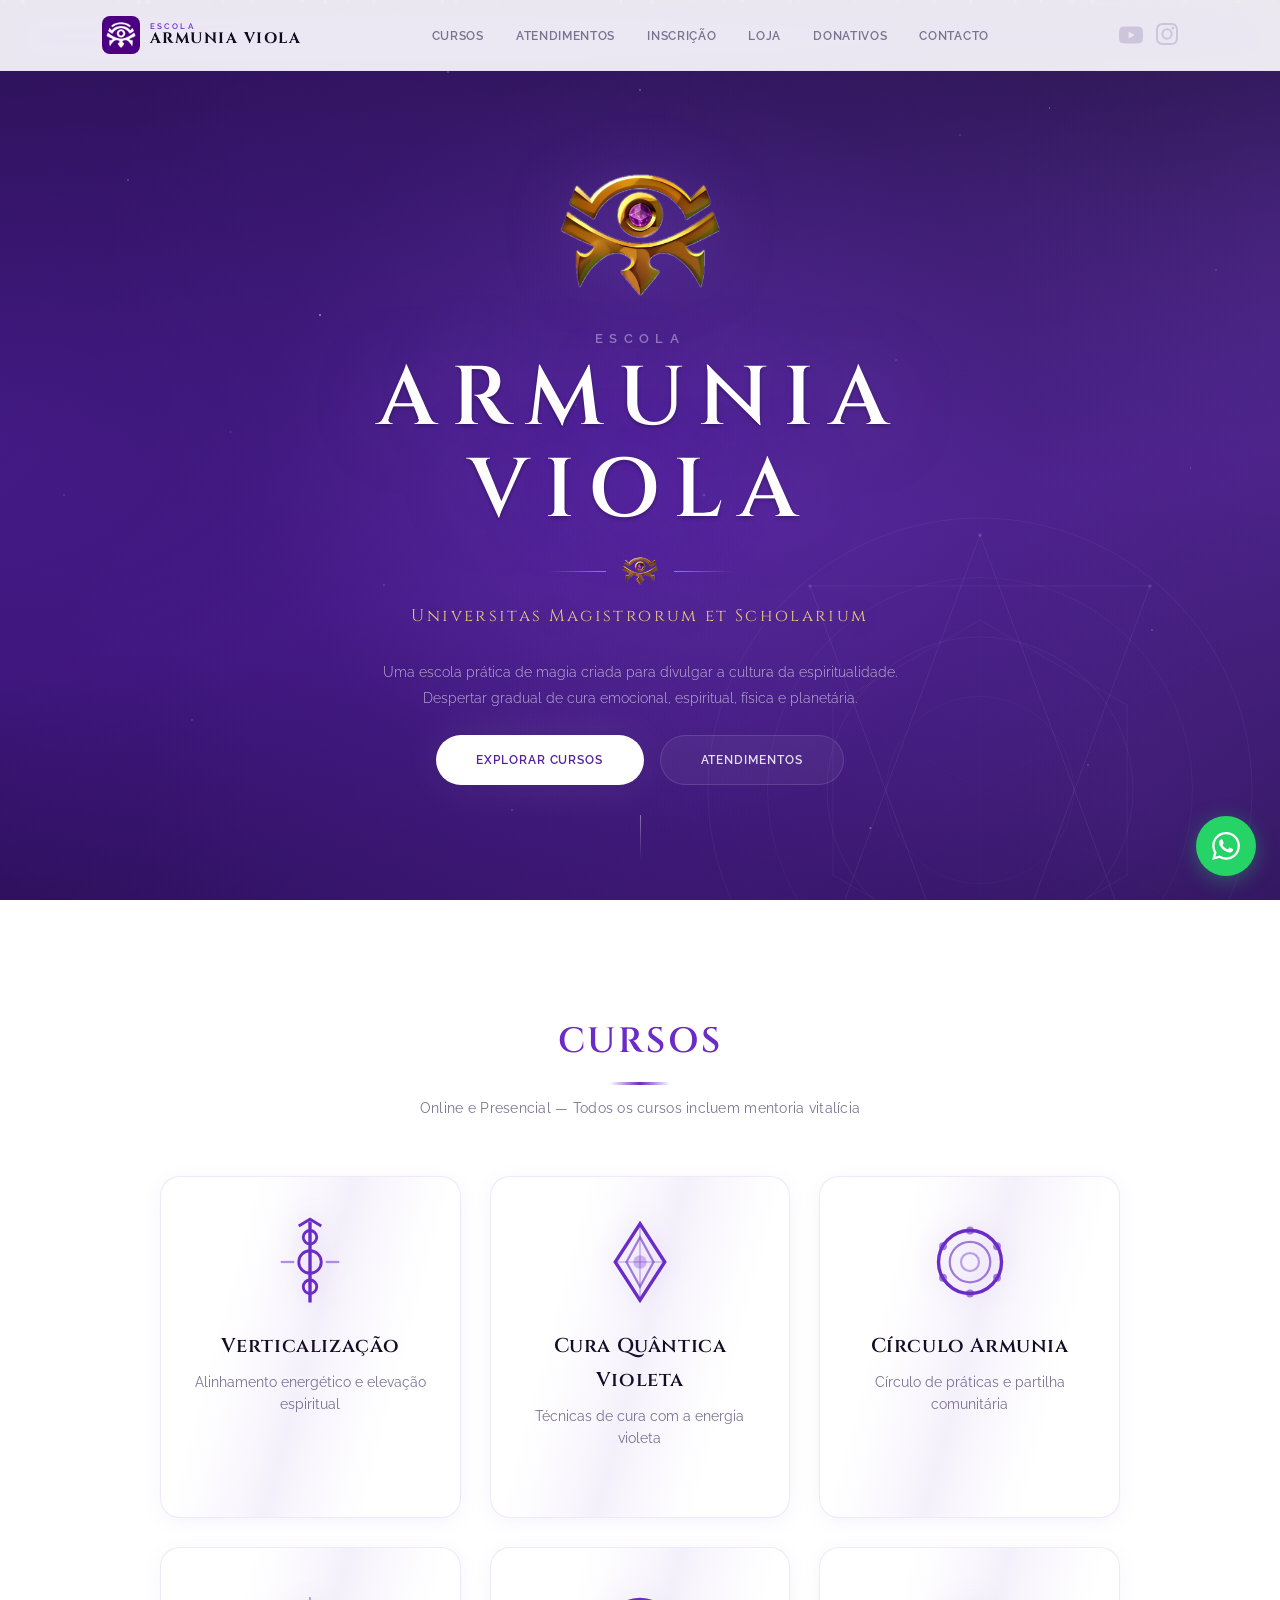
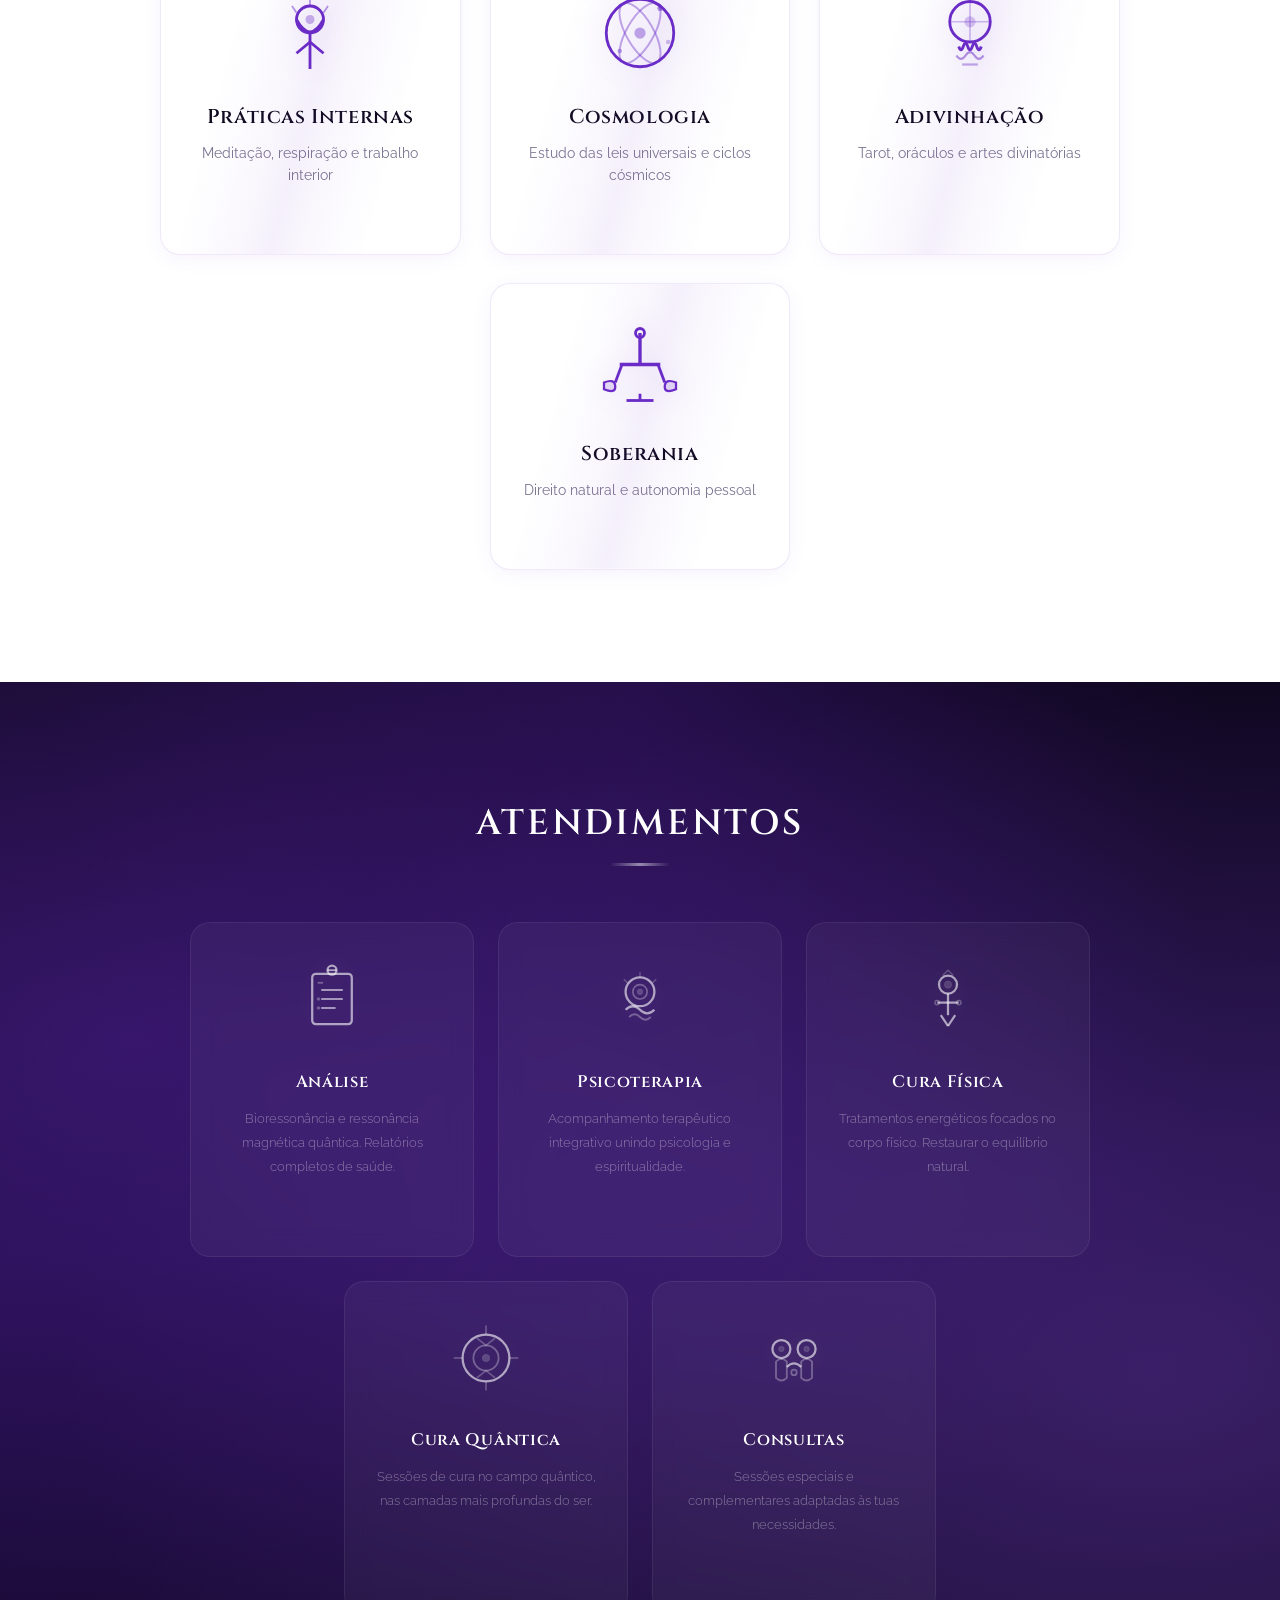
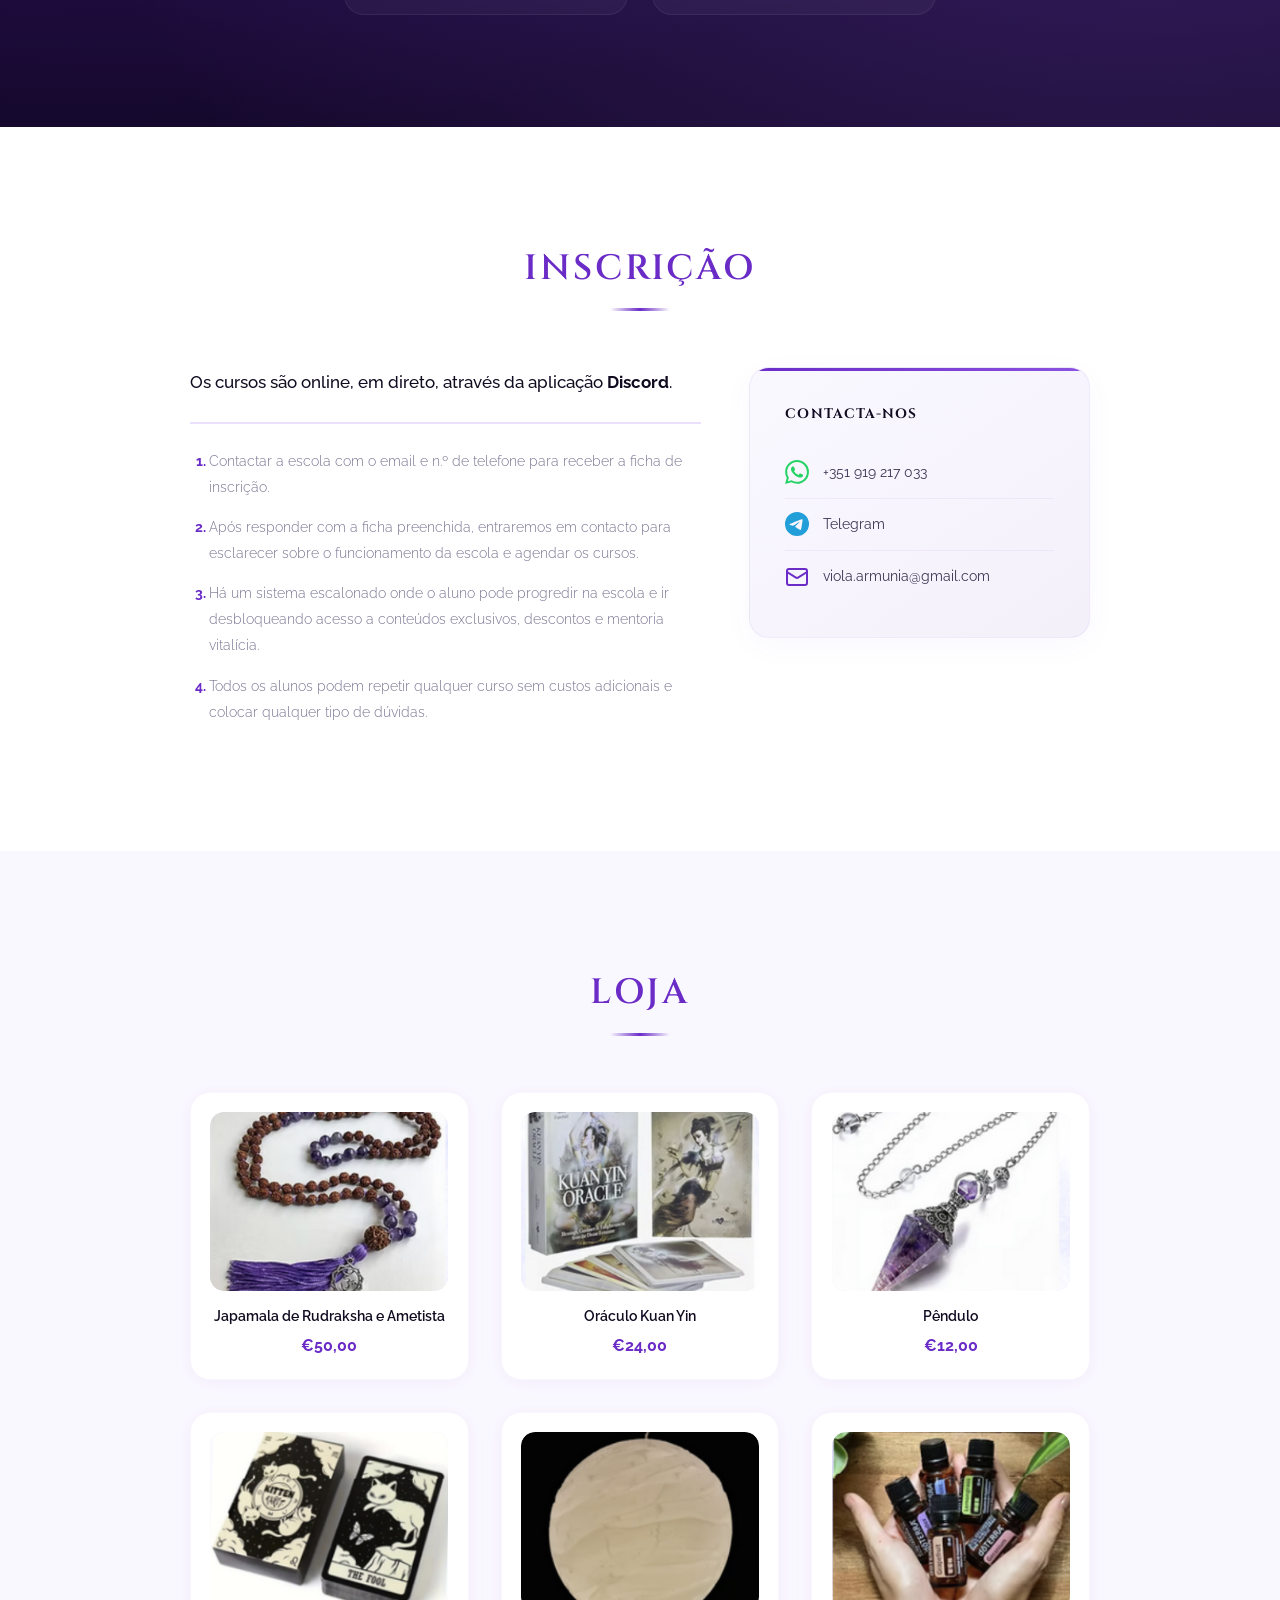
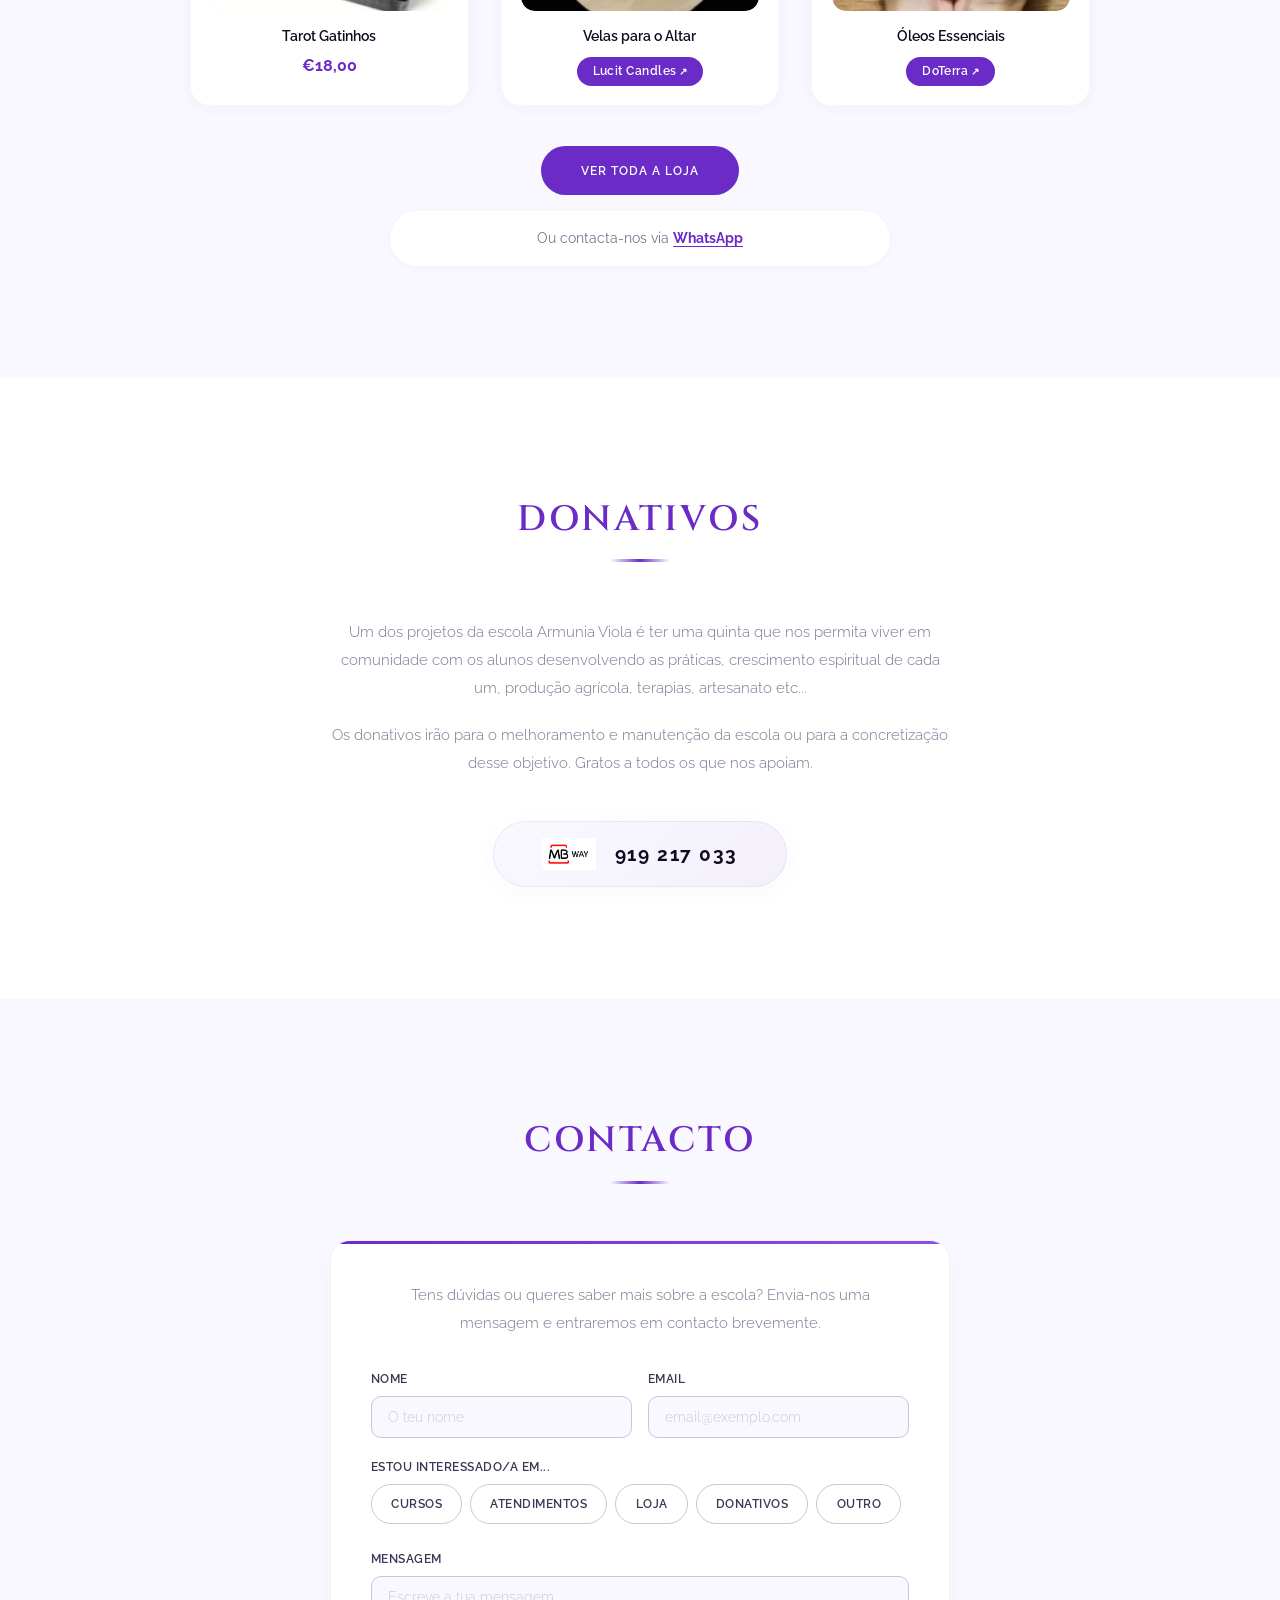
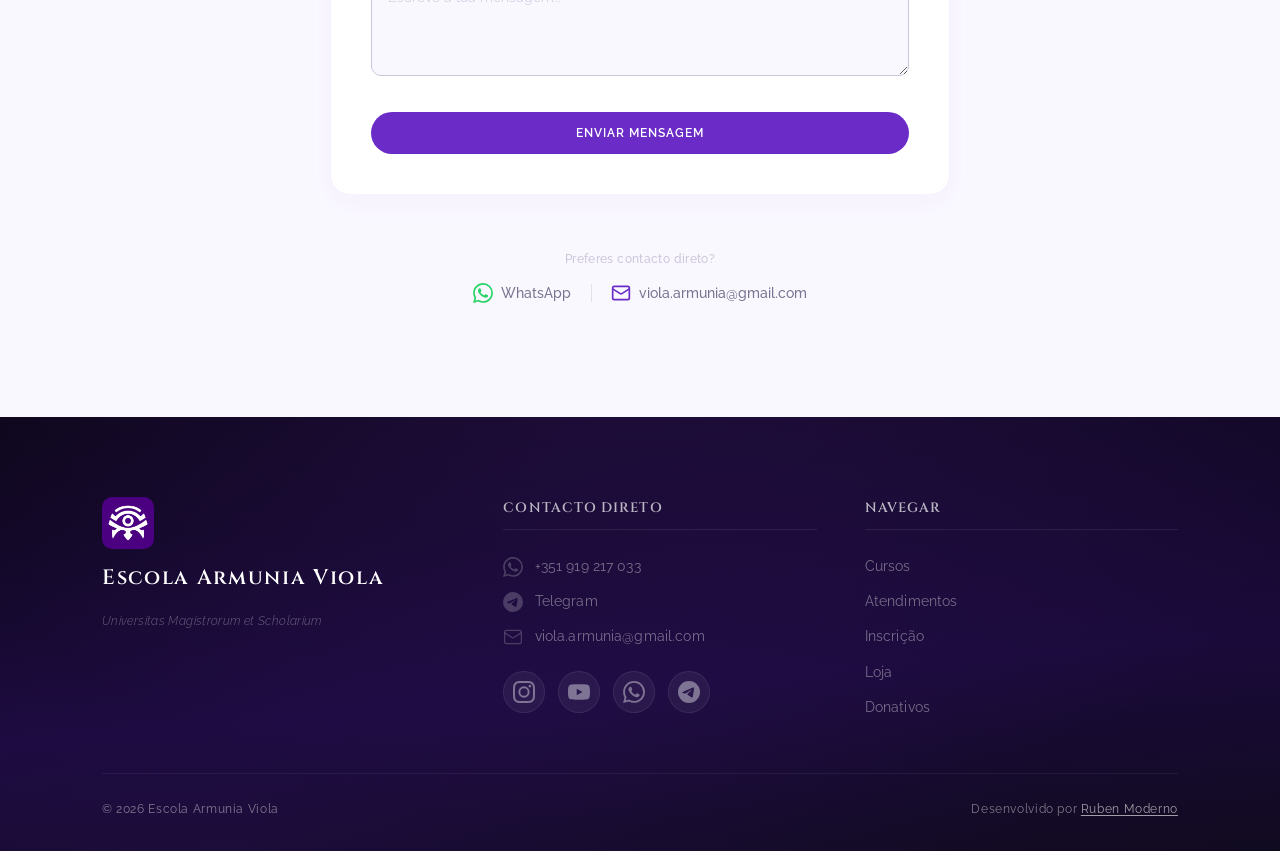
==== commit 24a0aa19: "Improve UX, mobile responsiveness, and accessibility - Fix mobile CTAs visibility (no hover on touch" ====
--- a/index.html
+++ b/index.html
@@ -197,7 +197,7 @@
 
             <div class="courses-grid">
                 <a href="#inscricao" class="c-card c-grad-1">
-                    <svg class="c-icon" viewBox="0 0 80 80" fill="none">
+                    <svg class="c-icon" viewBox="0 0 80 80" fill="none" aria-hidden="true">
                         <line x1="40" y1="4" x2="40" y2="76" stroke="currentColor" stroke-width="3"/>
                         <circle cx="40" cy="18" r="6" stroke="currentColor" stroke-width="2.5" fill="none"/>
                         <circle cx="40" cy="40" r="10" stroke="currentColor" stroke-width="2.5" fill="none"/>
@@ -208,10 +208,10 @@
                     </svg>
                     <h3 class="c-name">Verticalização</h3>
                     <p class="c-desc">Alinhamento energético e elevação espiritual</p>
-                    <span class="c-cta">Saber mais &rarr;</span>
+                    <span class="c-cta">Inscrever &rarr;</span>
                 </a>
                 <a href="#inscricao" class="c-card c-grad-2">
-                    <svg class="c-icon" viewBox="0 0 80 80" fill="none">
+                    <svg class="c-icon" viewBox="0 0 80 80" fill="none" aria-hidden="true">
                         <path d="M40 6 L62 40 L40 74 L18 40 Z" stroke="currentColor" stroke-width="3" fill="none"/>
                         <path d="M40 18 L52 40 L40 62 L28 40 Z" stroke="currentColor" stroke-width="2" fill="none" opacity="0.6"/>
                         <circle cx="40" cy="40" r="6" fill="currentColor" opacity="0.3"/>
@@ -220,10 +220,10 @@
                     </svg>
                     <h3 class="c-name">Cura Quântica Violeta</h3>
                     <p class="c-desc">Técnicas de cura com a energia violeta</p>
-                    <span class="c-cta">Saber mais &rarr;</span>
+                    <span class="c-cta">Inscrever &rarr;</span>
                 </a>
                 <a href="#inscricao" class="c-card c-grad-3">
-                    <svg class="c-icon" viewBox="0 0 80 80" fill="none">
+                    <svg class="c-icon" viewBox="0 0 80 80" fill="none" aria-hidden="true">
                         <circle cx="40" cy="40" r="28" stroke="currentColor" stroke-width="3" fill="none"/>
                         <circle cx="40" cy="40" r="18" stroke="currentColor" stroke-width="2" fill="none" opacity="0.6"/>
                         <circle cx="40" cy="40" r="8" stroke="currentColor" stroke-width="2" fill="none" opacity="0.4"/>
@@ -236,10 +236,10 @@
                     </svg>
                     <h3 class="c-name">Círculo Armunia</h3>
                     <p class="c-desc">Círculo de práticas e partilha comunitária</p>
-                    <span class="c-cta">Saber mais &rarr;</span>
+                    <span class="c-cta">Inscrever &rarr;</span>
                 </a>
                 <a href="#inscricao" class="c-card c-grad-4">
-                    <svg class="c-icon" viewBox="0 0 80 80" fill="none">
+                    <svg class="c-icon" viewBox="0 0 80 80" fill="none" aria-hidden="true">
                         <circle cx="40" cy="28" r="12" stroke="currentColor" stroke-width="2.5" fill="none"/>
                         <path d="M28 28 Q40 50 52 28" stroke="currentColor" stroke-width="2.5" fill="none"/>
                         <line x1="40" y1="40" x2="40" y2="72" stroke="currentColor" stroke-width="2.5"/>
@@ -251,10 +251,10 @@
                     </svg>
                     <h3 class="c-name">Práticas Internas</h3>
                     <p class="c-desc">Meditação, respiração e trabalho interior</p>
-                    <span class="c-cta">Saber mais &rarr;</span>
+                    <span class="c-cta">Inscrever &rarr;</span>
                 </a>
                 <a href="#inscricao" class="c-card c-grad-5">
-                    <svg class="c-icon" viewBox="0 0 80 80" fill="none">
+                    <svg class="c-icon" viewBox="0 0 80 80" fill="none" aria-hidden="true">
                         <circle cx="40" cy="40" r="30" stroke="currentColor" stroke-width="2.5" fill="none"/>
                         <ellipse cx="40" cy="40" rx="30" ry="12" stroke="currentColor" stroke-width="1.8" fill="none" opacity="0.4" transform="rotate(60 40 40)"/>
                         <ellipse cx="40" cy="40" rx="30" ry="12" stroke="currentColor" stroke-width="1.8" fill="none" opacity="0.4" transform="rotate(-60 40 40)"/>
@@ -265,10 +265,10 @@
                     </svg>
                     <h3 class="c-name">Cosmologia</h3>
                     <p class="c-desc">Estudo das leis universais e ciclos cósmicos</p>
-                    <span class="c-cta">Saber mais &rarr;</span>
+                    <span class="c-cta">Inscrever &rarr;</span>
                 </a>
                 <a href="#inscricao" class="c-card c-grad-6">
-                    <svg class="c-icon" viewBox="0 0 80 80" fill="none">
+                    <svg class="c-icon" viewBox="0 0 80 80" fill="none" aria-hidden="true">
                         <circle cx="40" cy="30" r="18" stroke="currentColor" stroke-width="2.5" fill="none"/>
                         <path d="M40 12 L40 48" stroke="currentColor" stroke-width="1.5" opacity="0.3"/>
                         <path d="M22 30 L58 30" stroke="currentColor" stroke-width="1.5" opacity="0.3"/>
@@ -279,10 +279,10 @@
                     </svg>
                     <h3 class="c-name">Adivinhação</h3>
                     <p class="c-desc">Tarot, oráculos e artes divinatórias</p>
-                    <span class="c-cta">Saber mais &rarr;</span>
+                    <span class="c-cta">Inscrever &rarr;</span>
                 </a>
                 <a href="#inscricao" class="c-card c-grad-7">
-                    <svg class="c-icon" viewBox="0 0 80 80" fill="none">
+                    <svg class="c-icon" viewBox="0 0 80 80" fill="none" aria-hidden="true">
                         <line x1="40" y1="8" x2="40" y2="36" stroke="currentColor" stroke-width="3"/>
                         <line x1="22" y1="36" x2="58" y2="36" stroke="currentColor" stroke-width="3"/>
                         <line x1="24" y1="36" x2="18" y2="52" stroke="currentColor" stroke-width="2.5"/>
@@ -295,7 +295,7 @@
                     </svg>
                     <h3 class="c-name">Soberania</h3>
                     <p class="c-desc">Direito natural e autonomia pessoal</p>
-                    <span class="c-cta">Saber mais &rarr;</span>
+                    <span class="c-cta">Inscrever &rarr;</span>
                 </a>
             </div>
         </div>
@@ -310,7 +310,7 @@
             <div class="srv-grid">
                 <a href="#inscricao" class="srv-card">
                     <div class="srv-icon">
-                        <svg viewBox="0 0 80 80" fill="none" stroke="currentColor">
+                        <svg viewBox="0 0 80 80" fill="none" stroke="currentColor" aria-hidden="true">
                             <rect x="18" y="12" width="44" height="56" rx="4" stroke-width="2.5" fill="none"/>
                             <line x1="28" y1="30" x2="52" y2="30" stroke-width="2"/>
                             <line x1="28" y1="40" x2="52" y2="40" stroke-width="2"/>
@@ -324,11 +324,11 @@
                     </div>
                     <h3>Análise</h3>
                     <p>Bioressonância e ressonância magnética quântica. Relatórios completos de saúde.</p>
-                    <span class="srv-cta">Marcar &rarr;</span>
+                    <span class="srv-cta">Agendar &rarr;</span>
                 </a>
                 <a href="#inscricao" class="srv-card">
                     <div class="srv-icon">
-                        <svg viewBox="0 0 80 80" fill="none" stroke="currentColor">
+                        <svg viewBox="0 0 80 80" fill="none" stroke="currentColor" aria-hidden="true">
                             <circle cx="40" cy="32" r="16" stroke-width="2.5" fill="none"/>
                             <circle cx="40" cy="32" r="8" stroke-width="1.8" fill="none" opacity="0.5"/>
                             <circle cx="40" cy="32" r="3" fill="currentColor" opacity="0.3"/>
@@ -341,11 +341,11 @@
                     </div>
                     <h3>Psicoterapia</h3>
                     <p>Acompanhamento terapêutico integrativo unindo psicologia e espiritualidade.</p>
-                    <span class="srv-cta">Marcar &rarr;</span>
+                    <span class="srv-cta">Agendar &rarr;</span>
                 </a>
                 <a href="#inscricao" class="srv-card">
                     <div class="srv-icon">
-                        <svg viewBox="0 0 80 80" fill="none" stroke="currentColor">
+                        <svg viewBox="0 0 80 80" fill="none" stroke="currentColor" aria-hidden="true">
                             <circle cx="40" cy="24" r="10" stroke-width="2.5" fill="none"/>
                             <line x1="40" y1="34" x2="40" y2="58" stroke-width="2.5"/>
                             <line x1="28" y1="44" x2="52" y2="44" stroke-width="2.5"/>
@@ -359,11 +359,11 @@
                     </div>
                     <h3>Cura Física</h3>
                     <p>Tratamentos energéticos focados no corpo físico. Restaurar o equilíbrio natural.</p>
-                    <span class="srv-cta">Marcar &rarr;</span>
+                    <span class="srv-cta">Agendar &rarr;</span>
                 </a>
                 <a href="#inscricao" class="srv-card">
                     <div class="srv-icon">
-                        <svg viewBox="0 0 80 80" fill="none" stroke="currentColor">
+                        <svg viewBox="0 0 80 80" fill="none" stroke="currentColor" aria-hidden="true">
                             <circle cx="40" cy="40" r="26" stroke-width="2.5" fill="none"/>
                             <circle cx="40" cy="40" r="14" stroke-width="2" fill="none" opacity="0.5"/>
                             <circle cx="40" cy="40" r="4" fill="currentColor" opacity="0.3"/>
@@ -377,11 +377,11 @@
                     </div>
                     <h3>Cura Quântica</h3>
                     <p>Sessões de cura no campo quântico, nas camadas mais profundas do ser.</p>
-                    <span class="srv-cta">Marcar &rarr;</span>
+                    <span class="srv-cta">Agendar &rarr;</span>
                 </a>
                 <a href="#inscricao" class="srv-card">
                     <div class="srv-icon">
-                        <svg viewBox="0 0 80 80" fill="none" stroke="currentColor">
+                        <svg viewBox="0 0 80 80" fill="none" stroke="currentColor" aria-hidden="true">
                             <circle cx="26" cy="30" r="10" stroke-width="2.5" fill="none"/>
                             <circle cx="54" cy="30" r="10" stroke-width="2.5" fill="none"/>
                             <circle cx="26" cy="30" r="3" fill="currentColor" opacity="0.25"/>
@@ -394,7 +394,7 @@
                     </div>
                     <h3>Consultas</h3>
                     <p>Sessões especiais e complementares adaptadas às tuas necessidades.</p>
-                    <span class="srv-cta">Marcar &rarr;</span>
+                    <span class="srv-cta">Agendar &rarr;</span>
                 </a>
             </div>
         </div>
@@ -446,42 +446,42 @@
             <div class="loja-grid">
                 <a href="https://wa.me/351919217033?text=Olá! Tenho interesse na Japamala de Rudraksha e Ametista." target="_blank" rel="noopener" class="loja-item">
                     <div class="loja-visual">
-                        <img src="images/products/japamala.png" alt="Japamala de Rudraksha e Ametista" loading="lazy">
+                        <img src="images/products/japamala.png" alt="Japamala de Rudraksha e Ametista" loading="lazy" width="600" height="600">
                     </div>
                     <h4>Japamala de Rudraksha e Ametista</h4>
                     <span class="loja-price">&euro;50,00</span>
                 </a>
                 <a href="https://wa.me/351919217033?text=Olá! Tenho interesse no Oráculo Kuan Yin." target="_blank" rel="noopener" class="loja-item">
                     <div class="loja-visual">
-                        <img src="images/products/oraculo.png" alt="Oráculo Kuan Yin" loading="lazy">
+                        <img src="images/products/oraculo.png" alt="Oráculo Kuan Yin" loading="lazy" width="600" height="600">
                     </div>
                     <h4>Oráculo Kuan Yin</h4>
                     <span class="loja-price">&euro;24,00</span>
                 </a>
                 <a href="https://wa.me/351919217033?text=Olá! Tenho interesse no Pêndulo." target="_blank" rel="noopener" class="loja-item">
                     <div class="loja-visual">
-                        <img src="images/products/pendulo.png" alt="Pêndulo" loading="lazy">
+                        <img src="images/products/pendulo.png" alt="Pêndulo" loading="lazy" width="600" height="600">
                     </div>
                     <h4>Pêndulo</h4>
                     <span class="loja-price">&euro;12,00</span>
                 </a>
                 <a href="https://wa.me/351919217033?text=Olá! Tenho interesse no Tarot Gatinhos." target="_blank" rel="noopener" class="loja-item">
                     <div class="loja-visual">
-                        <img src="images/products/tarot.png" alt="Tarot Gatinhos" loading="lazy">
+                        <img src="images/products/tarot.png" alt="Tarot Gatinhos" loading="lazy" width="600" height="600">
                     </div>
                     <h4>Tarot Gatinhos</h4>
                     <span class="loja-price">&euro;18,00</span>
                 </a>
                 <a href="https://www.instagram.com/lucitcandles/" target="_blank" rel="noopener" class="loja-item">
                     <div class="loja-visual">
-                        <img src="images/products/velas.png" alt="Velas para o Altar" loading="lazy">
+                        <img src="images/products/velas.png" alt="Velas para o Altar" loading="lazy" width="600" height="600">
                     </div>
                     <h4>Velas para o Altar</h4>
                     <span class="loja-badge">Lucit Candles</span>
                 </a>
                 <a href="https://www.doterra.com/ME/pt_ME" target="_blank" rel="noopener" class="loja-item">
                     <div class="loja-visual">
-                        <img src="images/products/oleos.png" alt="Óleos Essenciais DoTerra" loading="lazy">
+                        <img src="images/products/oleos.png" alt="Óleos Essenciais DoTerra" loading="lazy" width="600" height="600">
                     </div>
                     <h4>Óleos Essenciais</h4>
                     <span class="loja-badge">DoTerra</span>
@@ -517,47 +517,56 @@
             <div class="section-head">
                 <h2 class="bar-title">Contacto</h2>
             </div>
-            <div class="contact-grid">
-                <div class="contact-info">
-                    <p class="contact-intro">Tens dúvidas ou queres saber mais? Envia-nos uma mensagem e entraremos em contacto o mais breve possível.</p>
-                    <div class="contact-channels">
-                        <a href="https://wa.me/351919217033" target="_blank" rel="noopener" class="contact-channel">
-                            <svg viewBox="0 0 24 24" fill="#25D366" width="22" height="22"><path d="M17.472 14.382c-.297-.149-1.758-.867-2.03-.967-.273-.099-.471-.148-.67.15-.197.297-.767.966-.94 1.164-.173.199-.347.223-.644.075-.297-.15-1.255-.463-2.39-1.475-.883-.788-1.48-1.761-1.653-2.059-.173-.297-.018-.458.13-.606.134-.133.298-.347.446-.52.149-.174.198-.298.298-.497.099-.198.05-.371-.025-.52-.075-.149-.669-1.612-.916-2.207-.242-.579-.487-.5-.669-.51-.173-.008-.371-.01-.57-.01-.198 0-.52.074-.792.372-.272.297-1.04 1.016-1.04 2.479 0 1.462 1.065 2.875 1.213 3.074.149.198 2.096 3.2 5.077 4.487.709.306 1.262.489 1.694.625.712.227 1.36.195 1.871.118.571-.085 1.758-.719 2.006-1.413.248-.694.248-1.289.173-1.413-.074-.124-.272-.198-.57-.347m-5.421 7.403h-.004a9.87 9.87 0 01-5.031-1.378l-.361-.214-3.741.982.998-3.648-.235-.374a9.86 9.86 0 01-1.51-5.26c.001-5.45 4.436-9.884 9.888-9.884 2.64 0 5.122 1.03 6.988 2.898a9.825 9.825 0 012.893 6.994c-.003 5.45-4.437 9.884-9.885 9.884m8.413-18.297A11.815 11.815 0 0012.05 0C5.495 0 .16 5.335.157 11.892c0 2.096.547 4.142 1.588 5.945L.057 24l6.305-1.654a11.882 11.882 0 005.683 1.448h.005c6.554 0 11.89-5.335 11.893-11.893a11.821 11.821 0 00-3.48-8.413z"/></svg>
-                            <span>+351 919 217 033</span>
-                        </a>
-                        <a href="mailto:viola.armunia@gmail.com" class="contact-channel">
-                            <svg viewBox="0 0 24 24" fill="none" stroke="var(--violet)" stroke-width="2" width="22" height="22"><rect x="2" y="4" width="20" height="16" rx="2"/><path d="m22 7-8.97 5.7a1.94 1.94 0 0 1-2.06 0L2 7"/></svg>
-                            <span>viola.armunia@gmail.com</span>
-                        </a>
-                    </div>
-                </div>
-                <!-- FORMSPREE: Trocar YOUR_FORM_ID pelo ID do formulário criado em formspree.io -->
-                <form class="contact-form" id="contactForm" action="https://formspree.io/f/YOUR_FORM_ID" method="POST">
+            <div class="contact-wrapper">
+                <!-- ⚠️ FORMSPREE: Vai a formspree.io, cria um form, e substitui YOUR_FORM_ID pelo teu ID real (ex: xabcdefg) -->
+                <form class="contact-form contact-form-centered" id="contactForm" action="https://formspree.io/f/YOUR_FORM_ID" method="POST">
+                    <p class="contact-form-intro">Tens dúvidas ou queres saber mais sobre a escola? Envia-nos uma mensagem e entraremos em contacto brevemente.</p>
                     <input type="text" name="_gotcha" style="display:none" tabindex="-1" autocomplete="off">
+                    <div class="form-row">
+                        <div class="form-group">
+                            <label for="name">Nome</label>
+                            <input type="text" id="name" name="name" required placeholder="O teu nome">
+                        </div>
+                        <div class="form-group">
+                            <label for="email">Email</label>
+                            <input type="email" id="email" name="email" required placeholder="email@exemplo.com">
+                        </div>
+                    </div>
                     <div class="form-group">
-                        <label for="name">Nome</label>
-                        <input type="text" id="name" name="name" required placeholder="O teu nome">
-                    </div>
-                    <div class="form-group">
-                        <label for="email">Email</label>
-                        <input type="email" id="email" name="email" required placeholder="email@exemplo.com">
-                    </div>
-                    <div class="form-group">
-                        <label for="subject">Assunto</label>
-                        <select id="subject" name="subject">
-                            <option value="Cursos">Cursos</option>
-                            <option value="Atendimentos">Atendimentos</option>
-                            <option value="Loja">Loja</option>
-                            <option value="Donativos">Donativos</option>
-                            <option value="Outro">Outro</option>
-                        </select>
+                        <label>Estou interessado/a em...</label>
+                        <div class="subject-toggles">
+                            <input type="radio" name="subject" id="sub-cursos" value="Cursos" required>
+                            <label for="sub-cursos" class="subject-chip">Cursos</label>
+                            <input type="radio" name="subject" id="sub-atend" value="Atendimentos">
+                            <label for="sub-atend" class="subject-chip">Atendimentos</label>
+                            <input type="radio" name="subject" id="sub-loja" value="Loja">
+                            <label for="sub-loja" class="subject-chip">Loja</label>
+                            <input type="radio" name="subject" id="sub-don" value="Donativos">
+                            <label for="sub-don" class="subject-chip">Donativos</label>
+                            <input type="radio" name="subject" id="sub-outro" value="Outro">
+                            <label for="sub-outro" class="subject-chip">Outro</label>
+                        </div>
                     </div>
                     <div class="form-group">
                         <label for="message">Mensagem</label>
-                        <textarea id="message" name="message" rows="5" required placeholder="Escreve a tua mensagem..."></textarea>
+                        <textarea id="message" name="message" rows="4" required placeholder="Escreve a tua mensagem..."></textarea>
                     </div>
                     <button type="submit" class="btn btn-primary btn-form">Enviar Mensagem</button>
                 </form>
+                <div class="contact-alt">
+                    <span class="contact-alt-label">Preferes contacto direto?</span>
+                    <div class="contact-alt-links">
+                        <a href="https://wa.me/351919217033" target="_blank" rel="noopener" class="contact-alt-link">
+                            <svg viewBox="0 0 24 24" fill="#25D366" width="20" height="20"><path d="M17.472 14.382c-.297-.149-1.758-.867-2.03-.967-.273-.099-.471-.148-.67.15-.197.297-.767.966-.94 1.164-.173.199-.347.223-.644.075-.297-.15-1.255-.463-2.39-1.475-.883-.788-1.48-1.761-1.653-2.059-.173-.297-.018-.458.13-.606.134-.133.298-.347.446-.52.149-.174.198-.298.298-.497.099-.198.05-.371-.025-.52-.075-.149-.669-1.612-.916-2.207-.242-.579-.487-.5-.669-.51-.173-.008-.371-.01-.57-.01-.198 0-.52.074-.792.372-.272.297-1.04 1.016-1.04 2.479 0 1.462 1.065 2.875 1.213 3.074.149.198 2.096 3.2 5.077 4.487.709.306 1.262.489 1.694.625.712.227 1.36.195 1.871.118.571-.085 1.758-.719 2.006-1.413.248-.694.248-1.289.173-1.413-.074-.124-.272-.198-.57-.347m-5.421 7.403h-.004a9.87 9.87 0 01-5.031-1.378l-.361-.214-3.741.982.998-3.648-.235-.374a9.86 9.86 0 01-1.51-5.26c.001-5.45 4.436-9.884 9.888-9.884 2.64 0 5.122 1.03 6.988 2.898a9.825 9.825 0 012.893 6.994c-.003 5.45-4.437 9.884-9.885 9.884m8.413-18.297A11.815 11.815 0 0012.05 0C5.495 0 .16 5.335.157 11.892c0 2.096.547 4.142 1.588 5.945L.057 24l6.305-1.654a11.882 11.882 0 005.683 1.448h.005c6.554 0 11.89-5.335 11.893-11.893a11.821 11.821 0 00-3.48-8.413z"/></svg>
+                            <span>WhatsApp</span>
+                        </a>
+                        <span class="contact-alt-sep"></span>
+                        <a href="mailto:viola.armunia@gmail.com" class="contact-alt-link">
+                            <svg viewBox="0 0 24 24" fill="none" stroke="var(--violet)" stroke-width="2" width="20" height="20"><rect x="2" y="4" width="20" height="16" rx="2"/><path d="m22 7-8.97 5.7a1.94 1.94 0 0 1-2.06 0L2 7"/></svg>
+                            <span>viola.armunia@gmail.com</span>
+                        </a>
+                    </div>
+                </div>
             </div>
         </div>
     </section>
@@ -619,8 +628,13 @@
         </div>
     </footer>
 
+    <!-- Back to Top -->
+    <button class="back-to-top" id="backToTop" aria-label="Voltar ao topo">
+        <svg viewBox="0 0 24 24" fill="none" stroke="currentColor" stroke-width="2.5" width="20" height="20"><path d="M18 15l-6-6-6 6"/></svg>
+    </button>
+
     <!-- Floating WhatsApp -->
-    <a href="https://wa.me/351919217033" target="_blank" class="wa-float" aria-label="WhatsApp">
+    <a href="https://wa.me/351919217033" target="_blank" rel="noopener" class="wa-float" aria-label="WhatsApp">
         <svg viewBox="0 0 24 24" fill="#fff" width="28" height="28"><path d="M17.472 14.382c-.297-.149-1.758-.867-2.03-.967-.273-.099-.471-.148-.67.15-.197.297-.767.966-.94 1.164-.173.199-.347.223-.644.075-.297-.15-1.255-.463-2.39-1.475-.883-.788-1.48-1.761-1.653-2.059-.173-.297-.018-.458.13-.606.134-.133.298-.347.446-.52.149-.174.198-.298.298-.497.099-.198.05-.371-.025-.52-.075-.149-.669-1.612-.916-2.207-.242-.579-.487-.5-.669-.51-.173-.008-.371-.01-.57-.01-.198 0-.52.074-.792.372-.272.297-1.04 1.016-1.04 2.479 0 1.462 1.065 2.875 1.213 3.074.149.198 2.096 3.2 5.077 4.487.709.306 1.262.489 1.694.625.712.227 1.36.195 1.871.118.571-.085 1.758-.719 2.006-1.413.248-.694.248-1.289.173-1.413-.074-.124-.272-.198-.57-.347m-5.421 7.403h-.004a9.87 9.87 0 01-5.031-1.378l-.361-.214-3.741.982.998-3.648-.235-.374a9.86 9.86 0 01-1.51-5.26c.001-5.45 4.436-9.884 9.888-9.884 2.64 0 5.122 1.03 6.988 2.898a9.825 9.825 0 012.893 6.994c-.003 5.45-4.437 9.884-9.885 9.884m8.413-18.297A11.815 11.815 0 0012.05 0C5.495 0 .16 5.335.157 11.892c0 2.096.547 4.142 1.588 5.945L.057 24l6.305-1.654a11.882 11.882 0 005.683 1.448h.005c6.554 0 11.89-5.335 11.893-11.893a11.821 11.821 0 00-3.48-8.413z"/></svg>
     </a>
 
--- a/style.css
+++ b/style.css
@@ -286,7 +286,7 @@
 
 .hero-desc {
     font-size: 0.9rem; font-weight: 300;
-    color: rgba(255,255,255,0.5);
+    color: rgba(255,255,255,0.65);
     line-height: 1.8;
     margin-bottom: 1.5rem;
     max-width: 540px; margin-left: auto; margin-right: auto;
@@ -534,8 +534,9 @@
    SERVICES
    ========================================== */
 .srv-grid {
-    display: grid;
-    grid-template-columns: repeat(3, 1fr);
+    display: flex;
+    flex-wrap: wrap;
+    justify-content: center;
     gap: 1.5rem;
     max-width: 900px; margin: 0 auto;
 }
@@ -550,6 +551,7 @@
     backdrop-filter: blur(12px);
     position: relative;
     overflow: hidden;
+    width: calc((100% - 3rem) / 3);
 }
 
 /* Glowing top border */
@@ -821,44 +823,15 @@
 /* ==========================================
    CONTACTO / FORM
    ========================================== */
-.contact-grid {
-    display: grid;
-    grid-template-columns: 1fr 1.2fr;
-    gap: 3rem;
-    max-width: 900px; margin: 0 auto;
-    align-items: start;
-}
-
-.contact-intro {
-    font-size: 0.95rem; color: var(--gray-500);
-    line-height: 1.85; font-weight: 300;
-    margin-bottom: 2rem;
-}
-
-.contact-channels { display: flex; flex-direction: column; gap: 0.8rem; }
-
-.contact-channel {
-    display: flex; align-items: center; gap: 0.8rem;
-    padding: 0.9rem 1.2rem;
-    background: var(--white);
-    border: 1px solid rgba(106,43,199,0.06);
-    border-radius: 12px;
-    font-size: 0.88rem; color: var(--gray-700); font-weight: 500;
-    transition: 0.3s var(--ease);
-    box-shadow: 0 2px 10px rgba(106,43,199,0.03);
-}
-.contact-channel:hover {
-    transform: translateX(6px);
-    border-color: rgba(106,43,199,0.15);
-    box-shadow: 0 4px 18px rgba(106,43,199,0.08);
-}
-.contact-channel svg { flex-shrink: 0; }
+.contact-wrapper {
+    max-width: 620px; margin: 0 auto;
+}
 
 .contact-form {
     background: var(--white);
     border: 1px solid rgba(106,43,199,0.06);
     border-radius: 20px;
-    padding: 2.2rem;
+    padding: 2.5rem;
     box-shadow: 0 8px 30px rgba(106,43,199,0.04);
     position: relative; overflow: hidden;
 }
@@ -866,6 +839,19 @@
     content: ''; position: absolute; top: 0; left: 0; right: 0; height: 3px;
     background: linear-gradient(90deg, var(--violet), var(--violet-light));
     border-radius: 20px 20px 0 0;
+}
+
+.contact-form-intro {
+    font-size: 0.95rem; color: var(--gray-500);
+    line-height: 1.85; font-weight: 300;
+    text-align: center;
+    margin-bottom: 2rem;
+}
+
+.form-row {
+    display: grid;
+    grid-template-columns: 1fr 1fr;
+    gap: 1rem;
 }
 
 .form-group { margin-bottom: 1.2rem; }
@@ -903,6 +889,42 @@
 .form-group textarea { resize: vertical; min-height: 100px; }
 .form-group select { cursor: pointer; }
 
+/* Subject toggle chips */
+.subject-toggles {
+    display: flex; flex-wrap: wrap; gap: 0.5rem;
+}
+.subject-toggles input[type="radio"] {
+    position: absolute; opacity: 0; width: 0; height: 0; pointer-events: none;
+}
+.subject-chip {
+    display: inline-flex; align-items: center; justify-content: center;
+    padding: 0.55rem 1.2rem;
+    border: 1px solid var(--gray-300);
+    border-radius: 100px;
+    font-size: 0.8rem; font-weight: 500;
+    color: var(--gray-500);
+    cursor: pointer;
+    transition: all 0.25s var(--ease);
+    text-transform: none;
+    letter-spacing: 0;
+    margin-bottom: 0;
+}
+.subject-chip:hover {
+    border-color: var(--violet-light);
+    color: var(--violet);
+    background: rgba(106,43,199,0.04);
+}
+.subject-toggles input[type="radio"]:checked + .subject-chip {
+    background: var(--violet);
+    color: var(--white);
+    border-color: var(--violet);
+    box-shadow: 0 4px 14px rgba(106,43,199,0.25);
+}
+.subject-toggles input[type="radio"]:focus-visible + .subject-chip {
+    outline: 2px solid var(--violet);
+    outline-offset: 2px;
+}
+
 .btn-form { width: 100%; margin-top: 0.5rem; }
 
 .form-success {
@@ -911,8 +933,41 @@
     font-size: 1rem;
 }
 
+/* Alternative contact — below form */
+.contact-alt {
+    text-align: center;
+    margin-top: 1.8rem;
+    padding-top: 1.5rem;
+}
+.contact-alt-label {
+    font-size: 0.78rem; font-weight: 500;
+    color: var(--gray-300);
+    letter-spacing: 0.03em;
+    display: block;
+    margin-bottom: 0.8rem;
+}
+.contact-alt-links {
+    display: flex;
+    align-items: center;
+    justify-content: center;
+    gap: 1.2rem;
+}
+.contact-alt-link {
+    display: inline-flex; align-items: center; gap: 0.5rem;
+    font-size: 0.85rem; font-weight: 500;
+    color: var(--gray-500);
+    transition: 0.3s var(--ease);
+}
+.contact-alt-link:hover { color: var(--violet); }
+.contact-alt-link svg { flex-shrink: 0; }
+.contact-alt-sep {
+    width: 1px; height: 18px;
+    background: var(--gray-300);
+    opacity: 0.5;
+}
+
 @media (max-width: 768px) {
-    .contact-grid { grid-template-columns: 1fr; }
+    .form-row { grid-template-columns: 1fr; }
 }
 
 /* ==========================================
@@ -1089,10 +1144,52 @@
 .reveal.visible { opacity: 1; transform: translateY(0); }
 
 /* ==========================================
+   BACK TO TOP
+   ========================================== */
+.back-to-top {
+    position: fixed; bottom: 1.5rem; left: 1.5rem;
+    width: 46px; height: 46px;
+    border-radius: 50%;
+    background: var(--violet);
+    color: var(--white);
+    border: none; cursor: pointer;
+    display: flex; align-items: center; justify-content: center;
+    box-shadow: 0 4px 16px rgba(106,43,199,0.3);
+    z-index: 998;
+    opacity: 0; visibility: hidden;
+    transform: translateY(12px);
+    transition: opacity 0.3s var(--ease), visibility 0.3s, transform 0.3s var(--ease), background 0.3s;
+}
+.back-to-top.visible {
+    opacity: 1; visibility: visible;
+    transform: translateY(0);
+}
+.back-to-top:hover {
+    background: var(--violet-dark);
+    transform: translateY(-3px);
+    box-shadow: 0 8px 25px rgba(106,43,199,0.4);
+}
+
+/* ==========================================
+   EXTERNAL LINK INDICATOR
+   ========================================== */
+.loja-item[href^="https://www."]::after,
+.loja-item[href^="https://www.instagram"]::after,
+.loja-item[href^="https://www.facebook"]::after,
+.loja-item[href^="https://www.etsy"]::after,
+.loja-item[href^="https://www.doterra"]::after {
+    content: none;
+}
+.loja-badge::after {
+    content: ' \2197';
+    font-size: 0.65rem;
+}
+
+/* ==========================================
    RESPONSIVE
    ========================================== */
 @media (max-width: 1024px) {
-    .srv-grid { grid-template-columns: repeat(2, 1fr); }
+    .srv-card { width: calc((100% - 1.5rem) / 2); }
     .loja-grid { grid-template-columns: repeat(3, 1fr); }
 }
 
@@ -1107,6 +1204,7 @@
         padding: 5rem 2rem 2rem; gap: 0.8rem;
         transition: right 0.4s var(--ease);
         box-shadow: -10px 0 40px rgba(0,0,0,0.1);
+        z-index: 1001;
     }
     .nav-menu.open { right: 0; }
     .nav-menu a { font-size: 0.9rem; text-transform: none; }
@@ -1124,7 +1222,11 @@
     .c-card { padding: 2rem 1.2rem 1.5rem; }
     .c-icon { width: 68px; height: 68px; }
 
-    .srv-grid { grid-template-columns: 1fr; max-width: 400px; }
+    /* CTAs always visible on mobile (no hover) */
+    .c-cta { opacity: 1; transform: translateY(0); }
+    .srv-cta { opacity: 1; transform: translateY(0); }
+
+    .srv-card { width: 100%; max-width: 400px; }
     .insc-grid { grid-template-columns: 1fr; }
     .loja-grid { grid-template-columns: repeat(2, 1fr); }
     .loja-grid-full { grid-template-columns: repeat(2, 1fr); }
@@ -1133,13 +1235,17 @@
     .footer-top { grid-template-columns: 1fr; gap: 2.5rem; }
     .footer-brand { align-items: center; text-align: center; }
     .footer-cols { gap: 2rem; }
+    .footer-bottom { flex-direction: column; gap: 0.5rem; text-align: center; }
 }
 
 @media (max-width: 480px) {
     .hero-actions { flex-direction: column; align-items: center; }
     .btn { width: 100%; max-width: 260px; }
+    .courses-grid { grid-template-columns: 1fr; max-width: 320px; margin: 0 auto; }
+    .courses-grid .c-card:last-child { grid-column: auto; max-width: none; }
     .loja-grid, .loja-grid-full { grid-template-columns: 1fr; max-width: 320px; margin: 0 auto 2rem; }
     .don-box { padding: 0.8rem 1.5rem; gap: 0.8rem; }
+    .footer-cols { grid-template-columns: 1fr; }
 }
 
 /* ==========================================
@@ -1157,6 +1263,7 @@
     border-radius: 20px;
 }
 .social-link:focus-visible { outline-offset: 3px; border-radius: 50%; }
+.back-to-top:focus-visible { outline-offset: 3px; border-radius: 50%; }
 
 /* Loja items as links — reset link styles */
 a.loja-item { color: inherit; text-decoration: none; display: block; }
